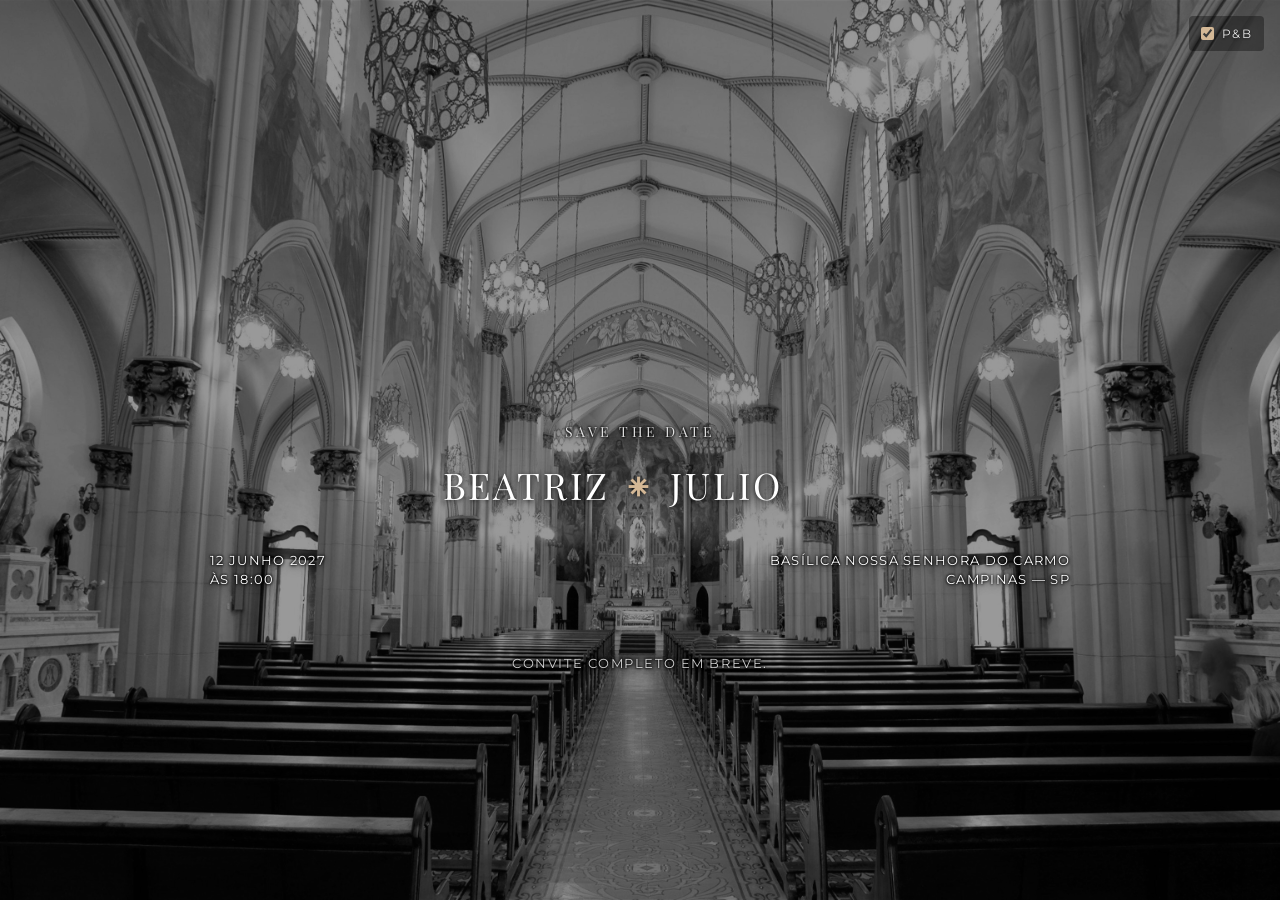
==== index.html @ 3c54153b "Refinar layout e tipografia da landing Save the Date. Inclui toggle P&B, centralização da estrela, t" ====
<!DOCTYPE html>
<html lang="pt-BR">
<head>
  <meta charset="UTF-8">
  <meta name="viewport" content="width=device-width, initial-scale=1.0">
  <title>Beatriz & Julio — Save the Date</title>
  <meta name="description" content="Save the date: Beatriz e Julio se casam em 12 de junho de 2027 em Campinas — SP.">
  <link rel="preconnect" href="https://fonts.googleapis.com">
  <link rel="preconnect" href="https://fonts.gstatic.com" crossorigin>
  <link href="https://fonts.googleapis.com/css2?family=Montserrat:wght@400;500&family=Playfair+Display:wght@400;500&display=swap" rel="stylesheet">
  <link rel="stylesheet" href="css/styles.css">
</head>
<body class="save-the-date-page">
  <label class="save-the-date__grayscale-toggle">
    <input type="checkbox" id="grayscale-toggle" checked>
    <span>P&amp;B</span>
  </label>

  <main class="save-the-date">
    <section class="save-the-date__hero">
      <img
        class="save-the-date__image"
        src="assets/images/basilica-interior.jpg"
        alt="Interior da Basílica Nossa Senhora do Carmo"
      >
      <div class="save-the-date__overlay" aria-hidden="true"></div>

      <div class="save-the-date__content container">
        <p class="save-the-date__label">Save the Date</p>
        <h1 class="save-the-date__couple">
          <span class="save-the-date__couple-name">Beatriz</span>
          <span class="save-the-date__star" aria-hidden="true">⁕</span>
          <span class="save-the-date__couple-name">Julio</span>
        </h1>

        <div class="event-details save-the-date__details">
          <div class="event-details__col">
            12 Junho 2027<br>
            às 18:00
          </div>
          <div aria-hidden="true"></div>
          <div class="event-details__col event-details__col--right">
            Basílica Nossa Senhora do Carmo<br>
            Campinas — SP
          </div>
        </div>

        <p class="save-the-date__note">Convite completo em breve.</p>
      </div>
    </section>
  </main>

  <script>
    (function () {
      var toggle = document.getElementById('grayscale-toggle');
      var image = document.querySelector('.save-the-date__image');
      if (!toggle || !image) return;

      function updateGrayscale() {
        image.classList.toggle('save-the-date__image--grayscale', toggle.checked);
      }

      toggle.addEventListener('change', updateGrayscale);
      updateGrayscale();
    })();
  </script>
</body>
</html>
---- css/styles.css ----
/* Design system — Modelo 01 Nós Wedding */

:root {
  --bg-beige: #e8e0d4;
  --bg-beige-light: #f2ece4;
  --olive: #5c6b4f;
  --olive-dark: #4a5640;
  --brown-dark: #3d2e28;
  --gold: #b8956a;
  --gold-light: #d4b896;
  --text-dark: #2c2420;
  --text-muted: #6b635c;
  --white: #ffffff;
  --gray-card: #d9d4cc;
  --wood: #c4a882;
  --wood-light: #dcc9a8;
  --font-serif: "Playfair Display", Georgia, "Times New Roman", serif;
  --font-sans: "Montserrat", system-ui, -apple-system, sans-serif;
  --max-width: 480px;
  --max-width-desktop: 900px;
  --header-height: 56px;
  --radius-sm: 4px;
  --transition: 0.25s ease;
}

*,
*::before,
*::after {
  box-sizing: border-box;
  margin: 0;
  padding: 0;
}

html {
  scroll-behavior: smooth;
}

body {
  font-family: var(--font-sans);
  font-size: 0.8125rem;
  font-weight: 400;
  line-height: 1.6;
  color: var(--text-dark);
  background-color: var(--bg-beige);
  -webkit-font-smoothing: antialiased;
}

img {
  display: block;
  max-width: 100%;
  height: auto;
}

a {
  color: inherit;
  text-decoration: underline;
  text-underline-offset: 2px;
}

a:hover {
  color: var(--olive);
}

ul {
  list-style: none;
}

/* Layout */

.page {
  min-height: 100vh;
  padding-top: var(--header-height);
  padding-bottom: max(2.5rem, env(safe-area-inset-bottom));
}

.container {
  width: 100%;
  max-width: var(--max-width);
  margin: 0 auto;
  padding: 0 1.25rem;
}

[id] {
  scroll-margin-top: calc(var(--header-height) + 1rem);
}

.section {
  padding: 2rem 0;
}

.section--tight {
  padding: 1.25rem 0;
}

.section-title {
  font-family: var(--font-serif);
  font-size: 0.875rem;
  font-weight: 400;
  letter-spacing: 0.2em;
  text-transform: uppercase;
  text-align: center;
  margin-bottom: 1rem;
}

.section-subtitle {
  font-family: var(--font-serif);
  font-size: 0.75rem;
  letter-spacing: 0.15em;
  text-transform: uppercase;
  text-align: center;
  color: var(--text-muted);
  margin-bottom: 0.75rem;
}

.body-text {
  font-size: 0.75rem;
  line-height: 1.7;
  color: var(--text-muted);
  text-align: center;
}

.body-text--left {
  text-align: left;
}

.divider {
  border: none;
  border-top: 1px solid rgba(44, 36, 32, 0.12);
  margin: 1.5rem 0;
}

/* Header */

.site-header {
  position: fixed;
  top: 0;
  left: 0;
  right: 0;
  z-index: 100;
  height: var(--header-height);
  display: flex;
  align-items: center;
  justify-content: center;
  background-color: var(--bg-beige);
  border-bottom: 1px solid rgba(44, 36, 32, 0.08);
}

.site-header__menu-btn {
  position: absolute;
  left: 1rem;
  display: flex;
  flex-direction: column;
  justify-content: center;
  gap: 5px;
  width: 28px;
  height: 28px;
  padding: 0;
  border: none;
  background: none;
  cursor: pointer;
}

.site-header__menu-btn span {
  display: block;
  width: 100%;
  height: 1.5px;
  background-color: var(--text-dark);
  transition: transform var(--transition), opacity var(--transition);
}

.site-header__menu-btn.is-open span:nth-child(1) {
  transform: translateY(6.5px) rotate(45deg);
}

.site-header__menu-btn.is-open span:nth-child(2) {
  opacity: 0;
}

.site-header__menu-btn.is-open span:nth-child(3) {
  transform: translateY(-6.5px) rotate(-45deg);
}

.site-header__couple {
  font-family: var(--font-serif);
  font-size: 0.8125rem;
  font-weight: 400;
  letter-spacing: 0.12em;
  text-transform: uppercase;
  text-decoration: none;
}

.site-header__couple:hover {
  color: var(--text-dark);
}

.site-header__star {
  color: var(--gold);
  margin: 0 0.35em;
}

/* Mobile nav overlay */

.nav-overlay {
  position: fixed;
  inset: 0;
  z-index: 90;
  background-color: rgba(44, 36, 32, 0.5);
  opacity: 0;
  visibility: hidden;
  transition: opacity var(--transition), visibility var(--transition);
}

.nav-overlay.is-open {
  opacity: 1;
  visibility: visible;
}

.nav-drawer {
  position: fixed;
  top: 0;
  left: 0;
  z-index: 95;
  width: min(280px, 80vw);
  height: 100%;
  padding: calc(var(--header-height) + 1.5rem) 1.5rem 1.5rem;
  background-color: var(--bg-beige-light);
  transform: translateX(-100%);
  transition: transform var(--transition);
}

.nav-drawer.is-open {
  transform: translateX(0);
}

.nav-drawer__list {
  display: flex;
  flex-direction: column;
  gap: 1.25rem;
}

.nav-drawer__link {
  font-family: var(--font-serif);
  font-size: 0.9375rem;
  letter-spacing: 0.15em;
  text-transform: uppercase;
  text-decoration: none;
}

.nav-drawer__link.is-active {
  color: var(--olive);
}

/* Hero */

.hero {
  position: relative;
  width: 100%;
  aspect-ratio: 4 / 5;
  max-height: 520px;
  overflow: hidden;
}

.hero__image {
  width: 100%;
  height: 100%;
  object-fit: cover;
}

.hero--venue .hero__image {
  object-position: center 35%;
}

.hero--venue::after {
  content: "";
  position: absolute;
  inset: 0;
  background: linear-gradient(
    180deg,
    rgba(44, 36, 32, 0.1) 0%,
    rgba(44, 36, 32, 0.25) 100%
  );
  pointer-events: none;
}

.hero__monogram {
  position: absolute;
  inset: 0;
  z-index: 1;
  display: flex;
  align-items: center;
  justify-content: center;
  font-family: var(--font-serif);
  font-size: clamp(4rem, 18vw, 6rem);
  font-weight: 400;
  color: var(--gold);
  text-shadow: 0 2px 20px rgba(0, 0, 0, 0.15);
  pointer-events: none;
}

/* Invitation */

.invitation {
  padding: 2rem 1.25rem;
}

.invitation__parents {
  display: grid;
  grid-template-columns: 1fr 1fr;
  gap: 1rem;
  margin-bottom: 1.5rem;
}

.invitation__parents-col {
  font-size: 0.625rem;
  letter-spacing: 0.08em;
  text-transform: uppercase;
  color: var(--text-muted);
  line-height: 1.8;
}

.invitation__parents-col--right {
  text-align: right;
}

.invitation__text {
  font-family: var(--font-serif);
  font-size: 0.8125rem;
  line-height: 1.8;
  letter-spacing: 0.06em;
  text-transform: uppercase;
  text-align: center;
  max-width: 340px;
  margin: 0 auto;
}

/* Event details */

.event-details {
  display: grid;
  grid-template-columns: 1fr auto 1fr;
  align-items: center;
  gap: 0.75rem;
  padding: 1.5rem 1.25rem;
}

.event-details__col {
  font-size: 0.6875rem;
  letter-spacing: 0.1em;
  text-transform: uppercase;
  line-height: 1.7;
  text-align: left;
}

.event-details__col--right {
  text-align: right;
}

.event-details__ornament {
  width: 40px;
  height: 40px;
  opacity: 0.6;
}

.event-reception {
  padding: 0 1.25rem 1.5rem;
  text-align: center;
}

.event-reception__label {
  font-family: var(--font-serif);
  font-size: 0.6875rem;
  letter-spacing: 0.18em;
  text-transform: uppercase;
  color: var(--gold);
  margin-bottom: 0.35rem;
}

.event-reception__text {
  font-size: 0.75rem;
  line-height: 1.7;
  letter-spacing: 0.04em;
  color: var(--text-muted);
  max-width: 300px;
  margin: 0 auto;
}

/* Photo strip */

.photo-strip {
  position: relative;
  background-color: var(--brown-dark);
  padding: 2.5rem 1.25rem;
  min-height: 220px;
  display: flex;
  align-items: center;
  justify-content: center;
}

.photo-strip__film {
  position: absolute;
  left: 1.25rem;
  top: 50%;
  transform: translateY(-50%);
  display: flex;
  flex-direction: column;
  gap: 4px;
  width: 48px;
  padding: 6px 4px;
  background: var(--white);
  box-shadow: 0 2px 8px rgba(0, 0, 0, 0.3);
}

.photo-strip__film-thumb {
  width: 100%;
  aspect-ratio: 1;
  object-fit: cover;
  background: var(--gray-card);
}

.photo-strip__polaroid {
  width: 140px;
  padding: 8px 8px 28px;
  background: var(--white);
  box-shadow: 0 4px 16px rgba(0, 0, 0, 0.35);
  transform: rotate(2deg);
}

.photo-strip__polaroid img {
  width: 100%;
  aspect-ratio: 3 / 4;
  object-fit: cover;
}

/* CTA footer band */

.cta-band {
  background: linear-gradient(
    180deg,
    var(--wood-light) 0%,
    var(--wood) 50%,
    var(--wood-light) 100%
  );
  padding: 2rem 1.25rem;
}

.cta-band__buttons {
  display: flex;
  gap: 0.75rem;
  justify-content: center;
  flex-wrap: wrap;
}

.btn {
  display: inline-flex;
  align-items: center;
  justify-content: center;
  min-width: 120px;
  padding: 0.75rem 1.5rem;
  font-family: var(--font-sans);
  font-size: 0.6875rem;
  font-weight: 500;
  letter-spacing: 0.15em;
  text-transform: uppercase;
  text-decoration: none;
  border: 1px solid var(--text-dark);
  background-color: var(--bg-beige-light);
  color: var(--text-dark);
  cursor: pointer;
  transition: background-color var(--transition), color var(--transition);
}

button.btn {
  appearance: none;
}

.btn:hover {
  background-color: var(--text-dark);
  color: var(--bg-beige-light);
}

.btn--olive {
  background-color: var(--olive);
  border-color: var(--olive);
  color: var(--white);
}

.btn--olive:hover {
  background-color: var(--olive-dark);
  border-color: var(--olive-dark);
  color: var(--white);
}

.btn--center {
  margin: 0 auto;
  display: flex;
}

/* Photo grid */

.photo-grid {
  display: grid;
  grid-template-columns: repeat(4, 1fr);
  gap: 4px;
  padding: 1.5rem 1.25rem;
}

.photo-grid__item {
  aspect-ratio: 1;
  object-fit: cover;
  background: var(--gray-card);
}

/* Dress code */

.dress-code {
  padding: 2rem 1.25rem 1.5rem;
  text-align: center;
}

.dress-code__title {
  font-family: var(--font-serif);
  font-size: 0.8125rem;
  letter-spacing: 0.2em;
  text-transform: uppercase;
  margin-bottom: 0.75rem;
}

.dress-code__text {
  font-size: 0.75rem;
  line-height: 1.7;
  color: var(--text-muted);
  max-width: 320px;
  margin: 0 auto;
}

/* Mood page — drinks */

.drink-block {
  display: grid;
  grid-template-columns: 1fr 1fr;
  gap: 1rem;
  align-items: center;
  padding: 1.5rem 1.25rem;
}

.drink-block--reverse .drink-block__arch {
  order: 2;
}

.drink-block--reverse .drink-block__content {
  order: 1;
  text-align: right;
}

.drink-block__arch {
  position: relative;
  aspect-ratio: 3 / 4;
  border-radius: 50% 50% 0 0 / 30% 30% 0 0;
  overflow: hidden;
  background-color: var(--bg-beige-light);
}

.drink-block--olive .drink-block__arch {
  background-color: var(--olive);
}

.drink-block__arch img {
  width: 100%;
  height: 100%;
  object-fit: contain;
  padding: 1.75rem;
}

.drink-block__title {
  font-family: var(--font-serif);
  font-size: 0.8125rem;
  letter-spacing: 0.1em;
  text-transform: uppercase;
  margin-bottom: 0.75rem;
}

.drink-block__seal {
  display: inline-flex;
  align-items: center;
  justify-content: center;
  width: 48px;
  height: 48px;
  margin-bottom: 0.75rem;
  border: 1px solid var(--gold);
  border-radius: 50%;
  font-family: var(--font-serif);
  font-size: 0.625rem;
  color: var(--gold);
  letter-spacing: 0.05em;
}

.drink-block--reverse .drink-block__seal {
  margin-left: auto;
}

.drink-block__label {
  font-size: 0.625rem;
  letter-spacing: 0.12em;
  text-transform: uppercase;
  color: var(--text-muted);
  margin-bottom: 0.25rem;
}

.drink-block__list {
  font-size: 0.6875rem;
  line-height: 1.7;
  color: var(--text-dark);
}

/* Playlist */

.playlist-section {
  position: relative;
  padding: 3rem 1.25rem 5rem;
  text-align: center;
  overflow: hidden;
}

.playlist-section__intro {
  margin-bottom: 1.5rem;
}

.playlist-section__bg-text {
  position: absolute;
  top: 50%;
  left: 50%;
  transform: translate(-50%, -50%);
  font-family: var(--font-serif);
  font-size: clamp(3rem, 15vw, 5rem);
  font-weight: 400;
  letter-spacing: 0.1em;
  color: rgba(44, 36, 32, 0.06);
  white-space: nowrap;
  pointer-events: none;
}

.playlist-section__cover {
  position: relative;
  width: 160px;
  height: 160px;
  margin: 0 auto 1.25rem;
  background-color: var(--olive);
  box-shadow: 0 8px 24px rgba(0, 0, 0, 0.15);
}

.playlist-section__cover img {
  width: 100%;
  height: 100%;
  object-fit: cover;
}

/* Concierge */

.page-hero {
  width: 100%;
  aspect-ratio: 16 / 10;
  overflow: hidden;
}

.page-hero img {
  width: 100%;
  height: 100%;
  object-fit: cover;
}

.carousel {
  position: relative;
  padding: 0 2.5rem;
}

.carousel__track {
  overflow: hidden;
}

.carousel__slides {
  display: flex;
  transition: transform var(--transition);
}

.carousel__slide {
  flex: 0 0 100%;
  min-width: 100%;
}

.carousel__btn {
  position: absolute;
  top: 50%;
  transform: translateY(-50%);
  width: 32px;
  height: 32px;
  padding: 0;
  border: 1px solid rgba(44, 36, 32, 0.2);
  border-radius: 50%;
  background: var(--white);
  color: var(--text-dark);
  font-size: 1rem;
  line-height: 1;
  cursor: pointer;
  transition: background-color var(--transition);
}

.carousel__btn:hover {
  background-color: var(--bg-beige-light);
}

.carousel__btn--prev {
  left: 0;
}

.carousel__btn--next {
  right: 0;
}

.carousel__btn:disabled {
  opacity: 0.35;
  cursor: not-allowed;
}

.info-card {
  display: grid;
  grid-template-columns: 100px 1fr;
  gap: 1rem;
  padding: 1.25rem;
  background-color: var(--olive);
  color: var(--white);
  min-height: 160px;
}

.info-card--gray {
  grid-template-columns: 1fr 100px;
  background-color: var(--gray-card);
  color: var(--text-dark);
}

.info-card__image {
  width: 100%;
  aspect-ratio: 1;
  object-fit: cover;
}

.info-card__title {
  font-family: var(--font-serif);
  font-size: 0.8125rem;
  letter-spacing: 0.12em;
  text-transform: uppercase;
  margin-bottom: 0.5rem;
}

.info-card__text {
  font-size: 0.6875rem;
  line-height: 1.7;
  margin-bottom: 0.5rem;
}

.info-card__links a {
  display: block;
  font-size: 0.6875rem;
  color: inherit;
  margin-bottom: 0.25rem;
}

.info-card--gray .info-card__links a {
  color: var(--olive-dark);
}

.info-card__links a:hover {
  opacity: 0.8;
}

.concierge-cta {
  padding: 2.5rem 1.25rem 3.5rem;
  text-align: center;
}

/* RSVP modal */

.rsvp-modal {
  position: fixed;
  inset: 0;
  z-index: 200;
  display: flex;
  align-items: center;
  justify-content: center;
  padding: 1.25rem;
  opacity: 0;
  visibility: hidden;
  transition: opacity var(--transition), visibility var(--transition);
}

.rsvp-modal.is-open {
  opacity: 1;
  visibility: visible;
}

.rsvp-modal__backdrop {
  position: absolute;
  inset: 0;
  background-color: rgba(44, 36, 32, 0.55);
  border: none;
  cursor: pointer;
}

.rsvp-modal__dialog {
  position: relative;
  width: 100%;
  max-width: 360px;
  padding: 2rem 1.5rem;
  background-color: var(--bg-beige-light);
  border: 1px solid rgba(44, 36, 32, 0.1);
  box-shadow: 0 16px 48px rgba(0, 0, 0, 0.2);
}

.rsvp-modal__title {
  font-family: var(--font-serif);
  font-size: 1rem;
  font-weight: 400;
  letter-spacing: 0.12em;
  text-transform: uppercase;
  text-align: center;
  margin-bottom: 0.5rem;
}

.rsvp-modal__text {
  font-size: 0.75rem;
  color: var(--text-muted);
  text-align: center;
  margin-bottom: 1.25rem;
}

.rsvp-modal__input {
  width: 100%;
  padding: 0.75rem 1rem;
  margin-bottom: 1.25rem;
  font-family: var(--font-sans);
  font-size: 0.875rem;
  color: var(--text-dark);
  background-color: var(--white);
  border: 1px solid rgba(44, 36, 32, 0.15);
  outline: none;
  transition: border-color var(--transition);
}

.rsvp-modal__input:focus {
  border-color: var(--olive);
}

.rsvp-modal__input::placeholder {
  color: var(--text-muted);
}

.rsvp-modal__actions {
  display: flex;
  gap: 0.75rem;
  justify-content: center;
}

.rsvp-modal__actions .btn {
  min-width: 0;
  flex: 1;
}

.visually-hidden {
  position: absolute;
  width: 1px;
  height: 1px;
  padding: 0;
  margin: -1px;
  overflow: hidden;
  clip: rect(0, 0, 0, 0);
  white-space: nowrap;
  border: 0;
}

/* Presentes */

.page--presentes {
  background-color: var(--bg-beige);
}

.presentes-hero {
  position: relative;
  width: 100%;
  aspect-ratio: 16 / 11;
  max-height: 320px;
  overflow: hidden;
}

.presentes-hero__image {
  width: 100%;
  height: 100%;
  object-fit: cover;
}

.presentes-hero__overlay {
  position: absolute;
  inset: 0;
  display: flex;
  flex-direction: column;
  align-items: center;
  justify-content: center;
  padding: 1.5rem;
  background: linear-gradient(
    180deg,
    rgba(44, 36, 32, 0.15) 0%,
    rgba(44, 36, 32, 0.35) 100%
  );
}

.presentes-hero__subtitle {
  font-family: var(--font-serif);
  font-size: 0.6875rem;
  letter-spacing: 0.2em;
  text-transform: uppercase;
  color: var(--gold-light);
  margin-bottom: 0.35rem;
}

.presentes-hero__title {
  font-family: var(--font-serif);
  font-size: clamp(1.75rem, 8vw, 2.25rem);
  font-weight: 400;
  letter-spacing: 0.15em;
  text-transform: uppercase;
  color: var(--white);
  margin-bottom: 1rem;
}

.presentes-hero__seal {
  display: flex;
  align-items: center;
  justify-content: center;
  width: 52px;
  height: 52px;
  border: 1px solid var(--gold);
  border-radius: 50%;
  font-family: var(--font-serif);
  font-size: 0.75rem;
  color: var(--gold);
  letter-spacing: 0.05em;
}

.presentes-letter {
  padding: 2.5rem 1.25rem 2rem;
  text-align: center;
}

.presentes-letter__ornament {
  width: 36px;
  height: 36px;
  margin: 0 auto 1.25rem;
  opacity: 0.7;
}

.presentes-letter__lead {
  font-family: var(--font-serif);
  font-size: 0.9375rem;
  line-height: 1.8;
  letter-spacing: 0.04em;
  color: var(--text-dark);
  max-width: 340px;
  margin: 0 auto 1.25rem;
}

.presentes-letter__text {
  font-size: 0.8125rem;
  line-height: 1.85;
  color: var(--text-muted);
  max-width: 340px;
  margin: 0 auto 1rem;
}

.presentes-highlight {
  background-color: var(--brown-dark);
  color: var(--bg-beige-light);
  padding: 2.25rem 1.25rem;
  text-align: center;
}

.presentes-highlight__label {
  font-size: 0.625rem;
  letter-spacing: 0.18em;
  text-transform: uppercase;
  color: var(--gold-light);
  margin-bottom: 0.5rem;
}

.presentes-highlight__title {
  font-family: var(--font-serif);
  font-size: 1.5rem;
  font-weight: 400;
  letter-spacing: 0.12em;
  text-transform: uppercase;
  margin-bottom: 0.75rem;
}

.presentes-highlight__text {
  font-size: 0.8125rem;
  line-height: 1.75;
  color: rgba(242, 236, 228, 0.85);
  max-width: 320px;
  margin: 0 auto;
}

.presentes-pix {
  padding: 2.5rem 1.25rem 0.5rem;
}

.presentes-pix__card {
  max-width: 400px;
  margin: 0 auto;
  padding: 2rem 1.5rem 2.25rem;
  background-color: var(--bg-beige-light);
  border: 1px solid rgba(44, 36, 32, 0.08);
  box-shadow: 0 12px 40px rgba(44, 36, 32, 0.08);
  text-align: center;
}

.presentes-pix__header {
  margin-bottom: 1.75rem;
}

.presentes-pix__title {
  font-family: var(--font-serif);
  font-size: 0.9375rem;
  letter-spacing: 0.14em;
  text-transform: uppercase;
  margin-bottom: 0.5rem;
}

.presentes-pix__intro {
  font-size: 0.75rem;
  line-height: 1.6;
  color: var(--text-muted);
}

.presentes-pix__qr {
  display: inline-block;
  padding: 1rem;
  margin-bottom: 1.75rem;
  background-color: var(--white);
  border: 1px solid rgba(44, 36, 32, 0.06);
}

.presentes-pix__qr img {
  width: 200px;
  height: 200px;
  margin: 0 auto;
}

.presentes-pix__label {
  font-size: 0.625rem;
  letter-spacing: 0.15em;
  text-transform: uppercase;
  color: var(--text-muted);
  margin-bottom: 0.5rem;
}

.presentes-pix__key {
  font-family: var(--font-serif);
  font-size: 1.375rem;
  letter-spacing: 0.06em;
  margin-bottom: 0.35rem;
}

.presentes-pix__name {
  font-size: 0.75rem;
  color: var(--text-muted);
  margin-bottom: 1.25rem;
}

.presentes-pix__copy {
  margin: 0 auto;
}

.presentes-pix__hint {
  min-height: 1.25rem;
  margin-top: 0.75rem;
  font-size: 0.6875rem;
  color: var(--olive);
}

.presentes-footer-note {
  padding: 3.5rem 1.25rem 4rem;
  margin-top: 2rem;
  text-align: center;
  border-top: 1px solid rgba(44, 36, 32, 0.1);
}

.presentes-footer-note__text {
  font-family: var(--font-serif);
  font-size: 0.9375rem;
  font-style: italic;
  letter-spacing: 0.04em;
  line-height: 1.75;
  color: var(--text-dark);
  opacity: 0.72;
  max-width: 300px;
  margin: 0 auto;
}

/* Desktop */

@media (min-width: 768px) {
  body {
    font-size: 0.875rem;
  }

  .container {
    max-width: var(--max-width-desktop);
    padding: 0 2rem;
  }

  .page {
    display: flex;
    flex-direction: column;
    align-items: center;
  }

  .page > * {
    width: 100%;
    max-width: var(--max-width-desktop);
  }

  .hero {
    aspect-ratio: 16 / 9;
    max-height: 480px;
  }

  .invitation__text {
    font-size: 0.9375rem;
    max-width: 480px;
  }

  .photo-strip__polaroid {
    width: 180px;
  }

  .drink-block {
    max-width: 560px;
    margin: 0 auto;
  }

  .playlist-section__cover {
    width: 200px;
    height: 200px;
  }

  .info-card {
    grid-template-columns: 140px 1fr;
  }

  .carousel {
    max-width: 560px;
    margin: 0 auto;
  }

  .presentes-letter__lead,
  .presentes-letter__text {
    max-width: 480px;
  }

  .presentes-highlight__text {
    max-width: 420px;
  }
}

/* Save the Date landing */

.save-the-date-page {
  height: 100vh;
  height: 100dvh;
  overflow: hidden;
}

.save-the-date,
.save-the-date__hero {
  height: 100%;
}

.save-the-date__hero {
  position: relative;
  display: flex;
  align-items: center;
  justify-content: center;
  overflow: hidden;
}

.save-the-date__grayscale-toggle {
  position: fixed;
  top: max(1rem, env(safe-area-inset-top));
  right: max(1rem, env(safe-area-inset-right));
  z-index: 3;
  display: flex;
  align-items: center;
  gap: 0.5rem;
  padding: 0.5rem 0.75rem;
  font-family: var(--font-sans);
  font-size: 0.75rem;
  letter-spacing: 0.12em;
  text-transform: uppercase;
  color: rgba(255, 255, 255, 0.9);
  background: rgba(0, 0, 0, 0.35);
  border-radius: var(--radius-sm);
  cursor: pointer;
  user-select: none;
  text-shadow: 0 1px 3px rgba(0, 0, 0, 0.55);
}

.save-the-date__grayscale-toggle input {
  margin: 0;
  cursor: pointer;
  accent-color: var(--gold-light);
}

.save-the-date__image {
  position: absolute;
  inset: 0;
  width: 100%;
  height: 100%;
  object-fit: cover;
  object-position: calc(50% - 6px) center;
}

.save-the-date__image--grayscale {
  filter: grayscale(100%);
}

.save-the-date__overlay {
  position: absolute;
  inset: 0;
  z-index: 1;
  background: rgba(0, 0, 0, 0.4);
}

.save-the-date__content {
  position: relative;
  z-index: 2;
  display: flex;
  flex-direction: column;
  align-items: center;
  justify-content: center;
  width: 100%;
  max-height: 100%;
  padding: 1.25rem;
  text-align: center;
  color: var(--white);
  --save-the-date-shadow-soft: 0 1px 3px rgba(0, 0, 0, 0.55), 0 2px 10px rgba(0, 0, 0, 0.4);
  --save-the-date-shadow-soft-strong: 0 1px 4px rgba(0, 0, 0, 0.65), 0 4px 16px rgba(0, 0, 0, 0.5);
  --save-the-date-shadow:
    -1px -1px 2px rgba(0, 0, 0, 0.5),
    1px -1px 2px rgba(0, 0, 0, 0.5),
    -1px 1px 2px rgba(0, 0, 0, 0.5),
    1px 1px 2px rgba(0, 0, 0, 0.5),
    0 2px 4px rgba(0, 0, 0, 0.55),
    0 3px 11px rgba(0, 0, 0, 0.4);
}

.save-the-date__label {
  font-family: var(--font-serif);
  font-size: clamp(0.75rem, 2.9vw, 0.875rem);
  letter-spacing: 0.25em;
  text-transform: uppercase;
  color: rgba(255, 255, 255, 0.85);
  margin-bottom: clamp(0.375rem, 2vh, 0.75rem);
  text-shadow: var(--save-the-date-shadow);
}

.save-the-date__couple {
  display: grid;
  grid-template-columns: 1fr auto 1fr;
  align-items: center;
  width: 100%;
  column-gap: 0.35em;
  font-family: var(--font-serif);
  font-size: clamp(1.5rem, 6.4vw, 2.3rem);
  font-weight: 400;
  letter-spacing: 0.08em;
  text-transform: uppercase;
  margin-bottom: clamp(0.75rem, 3vh, 1.5rem);
  text-shadow: var(--save-the-date-shadow-soft-strong);
}

.save-the-date__couple-name:first-child {
  text-align: right;
}

.save-the-date__couple-name:last-child {
  text-align: left;
}

.save-the-date__star {
  color: var(--gold-light);
  text-align: center;
}

.save-the-date__details.event-details {
  width: 100%;
  padding: clamp(0.5rem, 2vh, 0.75rem) 0;
  margin-bottom: clamp(0.5rem, 2vh, 1rem);
}

.save-the-date__details .event-details__col {
  color: var(--white);
  font-size: clamp(0.6875rem, 2.3vw, 0.8125rem);
  line-height: 1.5;
  text-shadow: var(--save-the-date-shadow);
}

.save-the-date__details .event-details__ornament {
  width: clamp(28px, 8vw, 40px);
  height: clamp(28px, 8vw, 40px);
  filter: brightness(0) invert(1);
  opacity: 0.75;
}

.save-the-date__note {
  position: relative;
  top: 2.2rem;
  margin-bottom: -10rem;
  font-size: clamp(0.6875rem, 2.3vw, 0.8125rem);
  letter-spacing: 0.12em;
  text-transform: uppercase;
  color: rgba(255, 255, 255, 0.8);
  text-shadow: var(--save-the-date-shadow);
}
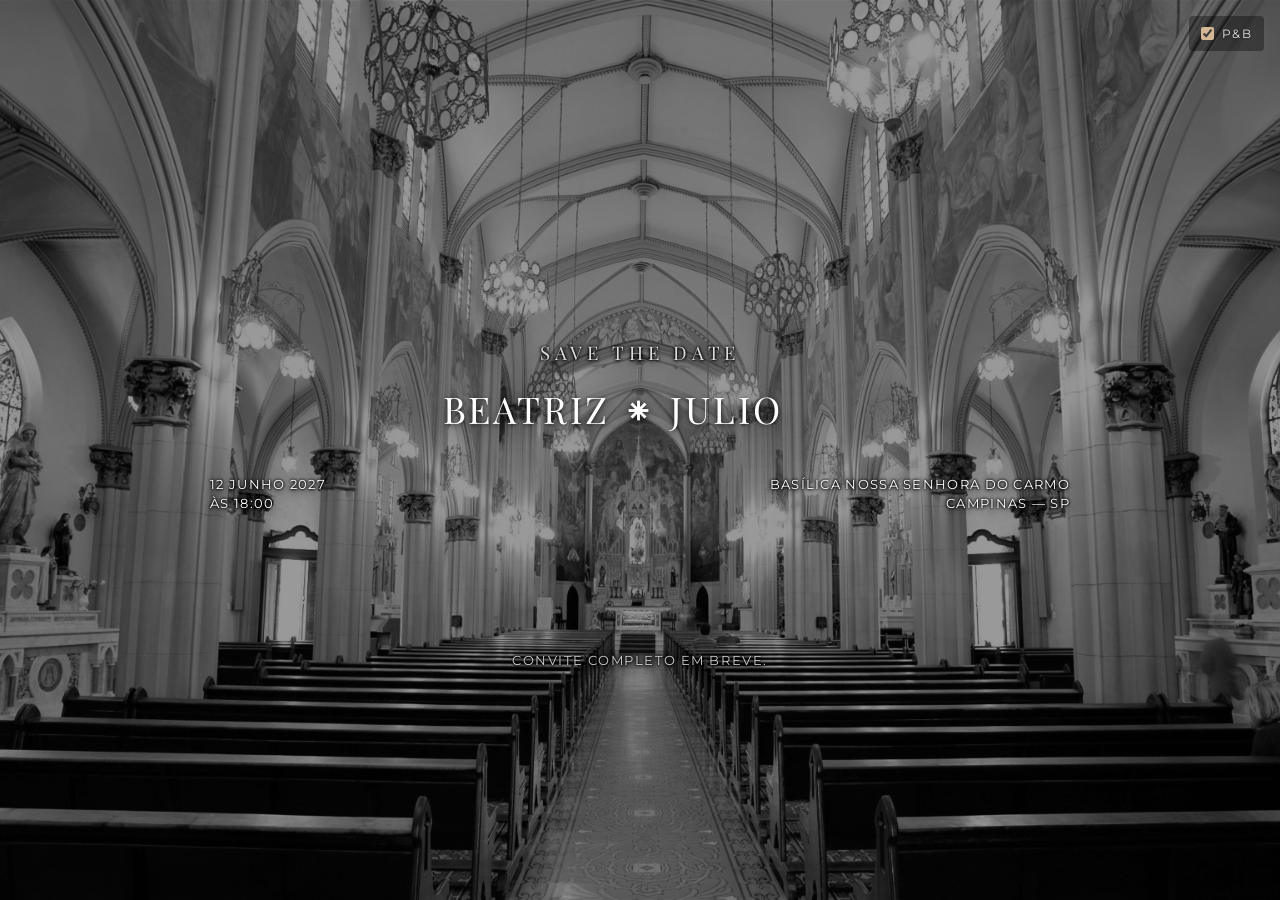
==== commit 17236718: "Ajustar Save the Date: tipografia, posição e estrela reativa ao P&B. Co-authored-by: Cursor <cursora" ====
--- a/index.html
+++ b/index.html
@@ -57,7 +57,9 @@
       if (!toggle || !image) return;
 
       function updateGrayscale() {
-        image.classList.toggle('save-the-date__image--grayscale', toggle.checked);
+        var isGrayscale = toggle.checked;
+        image.classList.toggle('save-the-date__image--grayscale', isGrayscale);
+        document.body.classList.toggle('save-the-date-page--grayscale', isGrayscale);
       }
 
       toggle.addEventListener('change', updateGrayscale);
--- a/css/styles.css
+++ b/css/styles.css
@@ -1260,9 +1260,15 @@
     0 3px 11px rgba(0, 0, 0, 0.4);
 }
 
+.save-the-date__label,
+.save-the-date__couple,
+.save-the-date__details.event-details {
+  transform: translateY(-80px);
+}
+
 .save-the-date__label {
   font-family: var(--font-serif);
-  font-size: clamp(0.75rem, 2.9vw, 0.875rem);
+  font-size: clamp(1rem, 3.89vw, 1.17rem);
   letter-spacing: 0.25em;
   text-transform: uppercase;
   color: rgba(255, 255, 255, 0.85);
@@ -1296,6 +1302,10 @@
 .save-the-date__star {
   color: var(--gold-light);
   text-align: center;
+}
+
+.save-the-date-page--grayscale .save-the-date__star {
+  color: var(--white);
 }
 
 .save-the-date__details.event-details {
@@ -1320,7 +1330,7 @@
 
 .save-the-date__note {
   position: relative;
-  top: 2.2rem;
+  top: 1.8rem;
   margin-bottom: -10rem;
   font-size: clamp(0.6875rem, 2.3vw, 0.8125rem);
   letter-spacing: 0.12em;
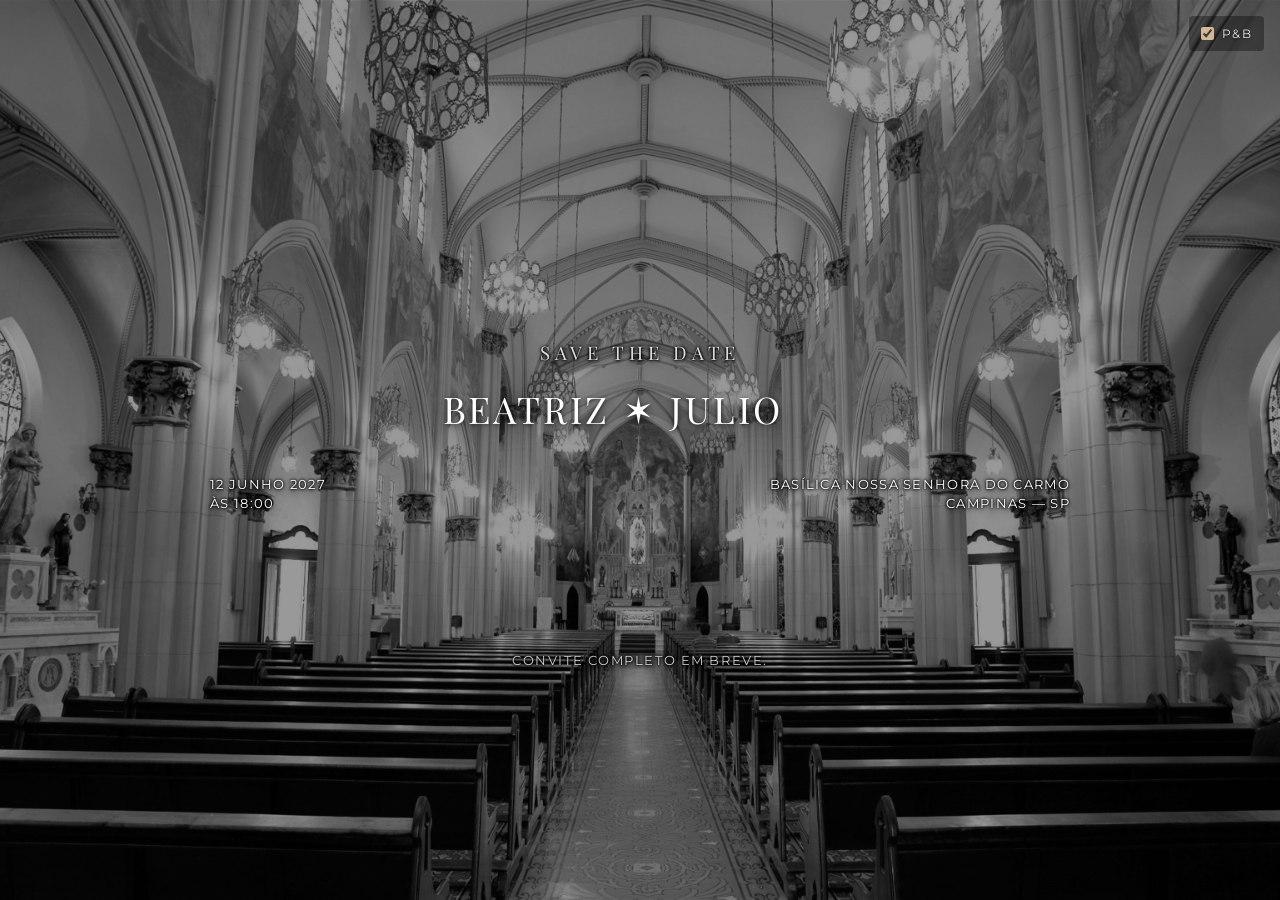
==== commit 4925197f: "feat: implement auto-hiding header on scroll, update color variables, and refine layout structure" ====
--- a/index.html
+++ b/index.html
@@ -29,7 +29,7 @@
         <p class="save-the-date__label">Save the Date</p>
         <h1 class="save-the-date__couple">
           <span class="save-the-date__couple-name">Beatriz</span>
-          <span class="save-the-date__star" aria-hidden="true">⁕</span>
+          <span class="save-the-date__star" aria-hidden="true">✶</span>
           <span class="save-the-date__couple-name">Julio</span>
         </h1>
 
--- a/css/styles.css
+++ b/css/styles.css
@@ -1,12 +1,12 @@
 /* Design system — Modelo 01 Nós Wedding */
 
 :root {
-  --bg-beige: #e8e0d4;
+  --bg-beige: #D8CDBF;
   --bg-beige-light: #f2ece4;
   --olive: #5c6b4f;
   --olive-dark: #4a5640;
   --brown-dark: #3d2e28;
-  --gold: #b8956a;
+  --gold: #96744f;
   --gold-light: #d4b896;
   --text-dark: #2c2420;
   --text-muted: #6b635c;
@@ -21,6 +21,7 @@
   --header-height: 56px;
   --radius-sm: 4px;
   --transition: 0.25s ease;
+  --footer-height: 30vh;
 }
 
 *,
@@ -70,14 +71,12 @@
 .page {
   min-height: 100vh;
   padding-top: var(--header-height);
-  padding-bottom: max(2.5rem, env(safe-area-inset-bottom));
 }
 
 .container {
   width: 100%;
   max-width: var(--max-width);
   margin: 0 auto;
-  padding: 0 1.25rem;
 }
 
 [id] {
@@ -143,6 +142,11 @@
   justify-content: center;
   background-color: var(--bg-beige);
   border-bottom: 1px solid rgba(44, 36, 32, 0.08);
+  transition: transform 0.3s ease-in-out;
+}
+
+.site-header--hidden {
+  transform: translateY(-100%);
 }
 
 .site-header__menu-btn {
@@ -250,6 +254,24 @@
   color: var(--olive);
 }
 
+/* First Screen Fold */
+
+.first-screen {
+  display: flex;
+  flex-direction: column;
+  min-height: calc(100vh - var(--header-height));
+  min-height: calc(100dvh - var(--header-height));
+  width: 100%;
+}
+
+.full-screen {
+  display: flex;
+  flex-direction: column;
+  min-height: 100vh;
+  min-height: 100dvh;
+  width: 100%;
+}
+
 /* Hero */
 
 .hero {
@@ -300,26 +322,11 @@
 /* Invitation */
 
 .invitation {
-  padding: 2rem 1.25rem;
-}
-
-.invitation__parents {
-  display: grid;
-  grid-template-columns: 1fr 1fr;
-  gap: 1rem;
-  margin-bottom: 1.5rem;
-}
-
-.invitation__parents-col {
-  font-size: 0.625rem;
-  letter-spacing: 0.08em;
-  text-transform: uppercase;
-  color: var(--text-muted);
-  line-height: 1.8;
-}
-
-.invitation__parents-col--right {
-  text-align: right;
+  padding: 3rem 1.25rem 2rem;
+  flex-grow: 1;
+  display: flex;
+  flex-direction: column;
+  justify-content: center;
 }
 
 .invitation__text {
@@ -340,7 +347,10 @@
   grid-template-columns: 1fr auto 1fr;
   align-items: center;
   gap: 0.75rem;
-  padding: 1.5rem 1.25rem;
+  padding-top: 2rem;
+  padding-left: 1.25rem;
+  padding-right: 1.25rem;
+  
 }
 
 .event-details__col {
@@ -356,8 +366,8 @@
 }
 
 .event-details__ornament {
-  width: 40px;
-  height: 40px;
+  width: 150px;
+  height: 150px;
   opacity: 0.6;
 }
 
@@ -533,125 +543,51 @@
   margin: 0 auto;
 }
 
-/* Mood page — drinks */
-
-.drink-block {
-  display: grid;
-  grid-template-columns: 1fr 1fr;
-  gap: 1rem;
-  align-items: center;
-  padding: 1.5rem 1.25rem;
-}
-
-.drink-block--reverse .drink-block__arch {
-  order: 2;
-}
-
-.drink-block--reverse .drink-block__content {
-  order: 1;
-  text-align: right;
-}
-
-.drink-block__arch {
-  position: relative;
-  aspect-ratio: 3 / 4;
-  border-radius: 50% 50% 0 0 / 30% 30% 0 0;
-  overflow: hidden;
-  background-color: var(--bg-beige-light);
-}
-
-.drink-block--olive .drink-block__arch {
-  background-color: var(--olive);
-}
-
-.drink-block__arch img {
-  width: 100%;
-  height: 100%;
-  object-fit: contain;
-  padding: 1.75rem;
-}
-
-.drink-block__title {
-  font-family: var(--font-serif);
-  font-size: 0.8125rem;
-  letter-spacing: 0.1em;
-  text-transform: uppercase;
-  margin-bottom: 0.75rem;
-}
-
-.drink-block__seal {
-  display: inline-flex;
-  align-items: center;
-  justify-content: center;
-  width: 48px;
-  height: 48px;
-  margin-bottom: 0.75rem;
-  border: 1px solid var(--gold);
-  border-radius: 50%;
-  font-family: var(--font-serif);
-  font-size: 0.625rem;
-  color: var(--gold);
-  letter-spacing: 0.05em;
-}
-
-.drink-block--reverse .drink-block__seal {
-  margin-left: auto;
-}
-
-.drink-block__label {
-  font-size: 0.625rem;
-  letter-spacing: 0.12em;
-  text-transform: uppercase;
-  color: var(--text-muted);
-  margin-bottom: 0.25rem;
-}
-
-.drink-block__list {
-  font-size: 0.6875rem;
-  line-height: 1.7;
-  color: var(--text-dark);
-}
-
 /* Playlist */
 
 .playlist-section {
   position: relative;
-  padding: 3rem 1.25rem 5rem;
-  text-align: center;
-  overflow: hidden;
+  width: 100%;
+  min-height: calc(100vh - var(--footer-height));
+  min-height: calc(100dvh - var(--footer-height));
+  display: flex;
+  align-items: center;
+  justify-content: center;
+  background: linear-gradient(to bottom, var(--bg-beige) 50%, var(--olive) 50%);
+}
+
+.playlist-section__container {
+  display: flex;
+  flex-direction: column;
+  align-items: center;
+  justify-content: center;
+  gap: 2rem;
+  width: 100%;
+  z-index: 2;
 }
 
 .playlist-section__intro {
-  margin-bottom: 1.5rem;
-}
-
-.playlist-section__bg-text {
-  position: absolute;
-  top: 50%;
-  left: 50%;
-  transform: translate(-50%, -50%);
-  font-family: var(--font-serif);
-  font-size: clamp(3rem, 15vw, 5rem);
-  font-weight: 400;
+  font-family: var(--font-sans);
+  font-size: 0.8125rem;
+  font-weight: 500;
+  color: var(--text-dark);
   letter-spacing: 0.1em;
-  color: rgba(44, 36, 32, 0.06);
-  white-space: nowrap;
-  pointer-events: none;
+  text-transform: uppercase;
+  text-align: center;
+  margin: 0;
+  line-height: 1.5;
 }
 
 .playlist-section__cover {
   position: relative;
-  width: 160px;
-  height: 160px;
-  margin: 0 auto 1.25rem;
-  background-color: var(--olive);
-  box-shadow: 0 8px 24px rgba(0, 0, 0, 0.15);
-}
-
-.playlist-section__cover img {
-  width: 100%;
-  height: 100%;
-  object-fit: cover;
+  min-width: 192px;
+  min-height: 192px;
+  width: min(calc(100% - 2.5rem), 352px);
+  aspect-ratio: 1;
+  background-color: var(--white);
+  border-radius: 12px;
+  box-shadow: 0 16px 40px rgba(0, 0, 0, 0.2);
+  z-index: 2;
 }
 
 /* Concierge */
@@ -1085,21 +1021,21 @@
 }
 
 .presentes-footer-note {
-  padding: 3.5rem 1.25rem 4rem;
-  margin-top: 2rem;
-  text-align: center;
-  border-top: 1px solid rgba(44, 36, 32, 0.1);
+  height: var(--footer-height);
+  display: flex;
+  align-items: center;
+  text-align: center;
+  margin-top: 4vh;
 }
 
 .presentes-footer-note__text {
   font-family: var(--font-serif);
-  font-size: 0.9375rem;
+  font-size: 20px;
   font-style: italic;
   letter-spacing: 0.04em;
   line-height: 1.75;
   color: var(--text-dark);
   opacity: 0.72;
-  max-width: 300px;
   margin: 0 auto;
 }
 
@@ -1112,7 +1048,8 @@
 
   .container {
     max-width: var(--max-width-desktop);
-    padding: 0 2rem;
+    padding-left: 2rem;
+    padding-right: 2rem;
   }
 
   .page {
@@ -1123,7 +1060,6 @@
 
   .page > * {
     width: 100%;
-    max-width: var(--max-width-desktop);
   }
 
   .hero {
@@ -1143,11 +1079,6 @@
   .drink-block {
     max-width: 560px;
     margin: 0 auto;
-  }
-
-  .playlist-section__cover {
-    width: 200px;
-    height: 200px;
   }
 
   .info-card {
@@ -1300,7 +1231,7 @@
 }
 
 .save-the-date__star {
-  color: var(--gold-light);
+  color: var(--white);
   text-align: center;
 }
 
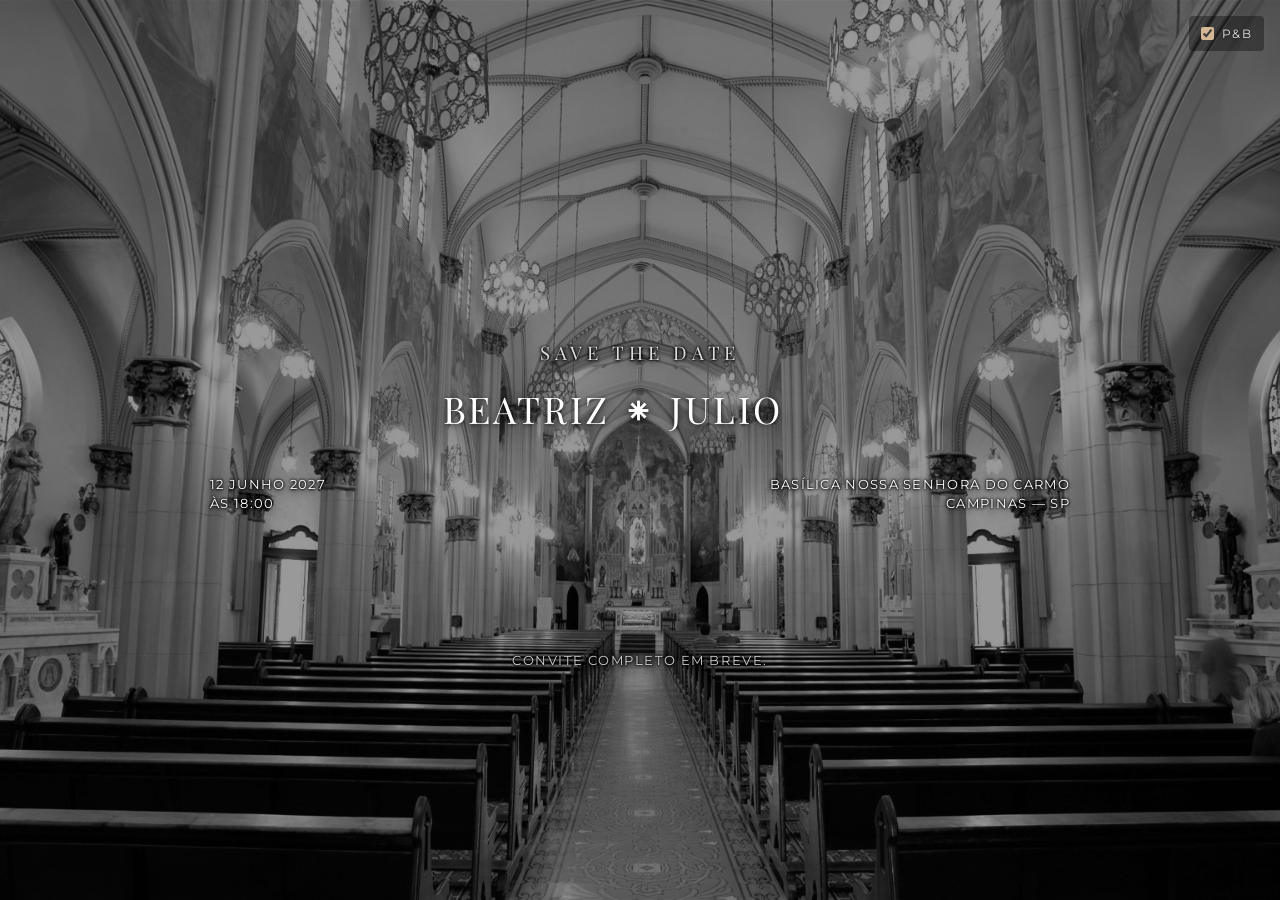
==== commit 4e44515d: "Revert "feat: implement auto-hiding header on scroll, update color variables, and refine layout stru" ====
--- a/index.html
+++ b/index.html
@@ -29,7 +29,7 @@
         <p class="save-the-date__label">Save the Date</p>
         <h1 class="save-the-date__couple">
           <span class="save-the-date__couple-name">Beatriz</span>
-          <span class="save-the-date__star" aria-hidden="true">✶</span>
+          <span class="save-the-date__star" aria-hidden="true">⁕</span>
           <span class="save-the-date__couple-name">Julio</span>
         </h1>
 
--- a/css/styles.css
+++ b/css/styles.css
@@ -1,12 +1,12 @@
 /* Design system — Modelo 01 Nós Wedding */
 
 :root {
-  --bg-beige: #D8CDBF;
+  --bg-beige: #e8e0d4;
   --bg-beige-light: #f2ece4;
   --olive: #5c6b4f;
   --olive-dark: #4a5640;
   --brown-dark: #3d2e28;
-  --gold: #96744f;
+  --gold: #b8956a;
   --gold-light: #d4b896;
   --text-dark: #2c2420;
   --text-muted: #6b635c;
@@ -21,7 +21,6 @@
   --header-height: 56px;
   --radius-sm: 4px;
   --transition: 0.25s ease;
-  --footer-height: 30vh;
 }
 
 *,
@@ -71,12 +70,14 @@
 .page {
   min-height: 100vh;
   padding-top: var(--header-height);
+  padding-bottom: max(2.5rem, env(safe-area-inset-bottom));
 }
 
 .container {
   width: 100%;
   max-width: var(--max-width);
   margin: 0 auto;
+  padding: 0 1.25rem;
 }
 
 [id] {
@@ -142,11 +143,6 @@
   justify-content: center;
   background-color: var(--bg-beige);
   border-bottom: 1px solid rgba(44, 36, 32, 0.08);
-  transition: transform 0.3s ease-in-out;
-}
-
-.site-header--hidden {
-  transform: translateY(-100%);
 }
 
 .site-header__menu-btn {
@@ -254,24 +250,6 @@
   color: var(--olive);
 }
 
-/* First Screen Fold */
-
-.first-screen {
-  display: flex;
-  flex-direction: column;
-  min-height: calc(100vh - var(--header-height));
-  min-height: calc(100dvh - var(--header-height));
-  width: 100%;
-}
-
-.full-screen {
-  display: flex;
-  flex-direction: column;
-  min-height: 100vh;
-  min-height: 100dvh;
-  width: 100%;
-}
-
 /* Hero */
 
 .hero {
@@ -322,11 +300,26 @@
 /* Invitation */
 
 .invitation {
-  padding: 3rem 1.25rem 2rem;
-  flex-grow: 1;
-  display: flex;
-  flex-direction: column;
-  justify-content: center;
+  padding: 2rem 1.25rem;
+}
+
+.invitation__parents {
+  display: grid;
+  grid-template-columns: 1fr 1fr;
+  gap: 1rem;
+  margin-bottom: 1.5rem;
+}
+
+.invitation__parents-col {
+  font-size: 0.625rem;
+  letter-spacing: 0.08em;
+  text-transform: uppercase;
+  color: var(--text-muted);
+  line-height: 1.8;
+}
+
+.invitation__parents-col--right {
+  text-align: right;
 }
 
 .invitation__text {
@@ -347,10 +340,7 @@
   grid-template-columns: 1fr auto 1fr;
   align-items: center;
   gap: 0.75rem;
-  padding-top: 2rem;
-  padding-left: 1.25rem;
-  padding-right: 1.25rem;
-  
+  padding: 1.5rem 1.25rem;
 }
 
 .event-details__col {
@@ -366,8 +356,8 @@
 }
 
 .event-details__ornament {
-  width: 150px;
-  height: 150px;
+  width: 40px;
+  height: 40px;
   opacity: 0.6;
 }
 
@@ -543,51 +533,125 @@
   margin: 0 auto;
 }
 
+/* Mood page — drinks */
+
+.drink-block {
+  display: grid;
+  grid-template-columns: 1fr 1fr;
+  gap: 1rem;
+  align-items: center;
+  padding: 1.5rem 1.25rem;
+}
+
+.drink-block--reverse .drink-block__arch {
+  order: 2;
+}
+
+.drink-block--reverse .drink-block__content {
+  order: 1;
+  text-align: right;
+}
+
+.drink-block__arch {
+  position: relative;
+  aspect-ratio: 3 / 4;
+  border-radius: 50% 50% 0 0 / 30% 30% 0 0;
+  overflow: hidden;
+  background-color: var(--bg-beige-light);
+}
+
+.drink-block--olive .drink-block__arch {
+  background-color: var(--olive);
+}
+
+.drink-block__arch img {
+  width: 100%;
+  height: 100%;
+  object-fit: contain;
+  padding: 1.75rem;
+}
+
+.drink-block__title {
+  font-family: var(--font-serif);
+  font-size: 0.8125rem;
+  letter-spacing: 0.1em;
+  text-transform: uppercase;
+  margin-bottom: 0.75rem;
+}
+
+.drink-block__seal {
+  display: inline-flex;
+  align-items: center;
+  justify-content: center;
+  width: 48px;
+  height: 48px;
+  margin-bottom: 0.75rem;
+  border: 1px solid var(--gold);
+  border-radius: 50%;
+  font-family: var(--font-serif);
+  font-size: 0.625rem;
+  color: var(--gold);
+  letter-spacing: 0.05em;
+}
+
+.drink-block--reverse .drink-block__seal {
+  margin-left: auto;
+}
+
+.drink-block__label {
+  font-size: 0.625rem;
+  letter-spacing: 0.12em;
+  text-transform: uppercase;
+  color: var(--text-muted);
+  margin-bottom: 0.25rem;
+}
+
+.drink-block__list {
+  font-size: 0.6875rem;
+  line-height: 1.7;
+  color: var(--text-dark);
+}
+
 /* Playlist */
 
 .playlist-section {
   position: relative;
-  width: 100%;
-  min-height: calc(100vh - var(--footer-height));
-  min-height: calc(100dvh - var(--footer-height));
-  display: flex;
-  align-items: center;
-  justify-content: center;
-  background: linear-gradient(to bottom, var(--bg-beige) 50%, var(--olive) 50%);
-}
-
-.playlist-section__container {
-  display: flex;
-  flex-direction: column;
-  align-items: center;
-  justify-content: center;
-  gap: 2rem;
-  width: 100%;
-  z-index: 2;
+  padding: 3rem 1.25rem 5rem;
+  text-align: center;
+  overflow: hidden;
 }
 
 .playlist-section__intro {
-  font-family: var(--font-sans);
-  font-size: 0.8125rem;
-  font-weight: 500;
-  color: var(--text-dark);
+  margin-bottom: 1.5rem;
+}
+
+.playlist-section__bg-text {
+  position: absolute;
+  top: 50%;
+  left: 50%;
+  transform: translate(-50%, -50%);
+  font-family: var(--font-serif);
+  font-size: clamp(3rem, 15vw, 5rem);
+  font-weight: 400;
   letter-spacing: 0.1em;
-  text-transform: uppercase;
-  text-align: center;
-  margin: 0;
-  line-height: 1.5;
+  color: rgba(44, 36, 32, 0.06);
+  white-space: nowrap;
+  pointer-events: none;
 }
 
 .playlist-section__cover {
   position: relative;
-  min-width: 192px;
-  min-height: 192px;
-  width: min(calc(100% - 2.5rem), 352px);
-  aspect-ratio: 1;
-  background-color: var(--white);
-  border-radius: 12px;
-  box-shadow: 0 16px 40px rgba(0, 0, 0, 0.2);
-  z-index: 2;
+  width: 160px;
+  height: 160px;
+  margin: 0 auto 1.25rem;
+  background-color: var(--olive);
+  box-shadow: 0 8px 24px rgba(0, 0, 0, 0.15);
+}
+
+.playlist-section__cover img {
+  width: 100%;
+  height: 100%;
+  object-fit: cover;
 }
 
 /* Concierge */
@@ -1021,21 +1085,21 @@
 }
 
 .presentes-footer-note {
-  height: var(--footer-height);
-  display: flex;
-  align-items: center;
-  text-align: center;
-  margin-top: 4vh;
+  padding: 3.5rem 1.25rem 4rem;
+  margin-top: 2rem;
+  text-align: center;
+  border-top: 1px solid rgba(44, 36, 32, 0.1);
 }
 
 .presentes-footer-note__text {
   font-family: var(--font-serif);
-  font-size: 20px;
+  font-size: 0.9375rem;
   font-style: italic;
   letter-spacing: 0.04em;
   line-height: 1.75;
   color: var(--text-dark);
   opacity: 0.72;
+  max-width: 300px;
   margin: 0 auto;
 }
 
@@ -1048,8 +1112,7 @@
 
   .container {
     max-width: var(--max-width-desktop);
-    padding-left: 2rem;
-    padding-right: 2rem;
+    padding: 0 2rem;
   }
 
   .page {
@@ -1060,6 +1123,7 @@
 
   .page > * {
     width: 100%;
+    max-width: var(--max-width-desktop);
   }
 
   .hero {
@@ -1079,6 +1143,11 @@
   .drink-block {
     max-width: 560px;
     margin: 0 auto;
+  }
+
+  .playlist-section__cover {
+    width: 200px;
+    height: 200px;
   }
 
   .info-card {
@@ -1231,7 +1300,7 @@
 }
 
 .save-the-date__star {
-  color: var(--white);
+  color: var(--gold-light);
   text-align: center;
 }
 
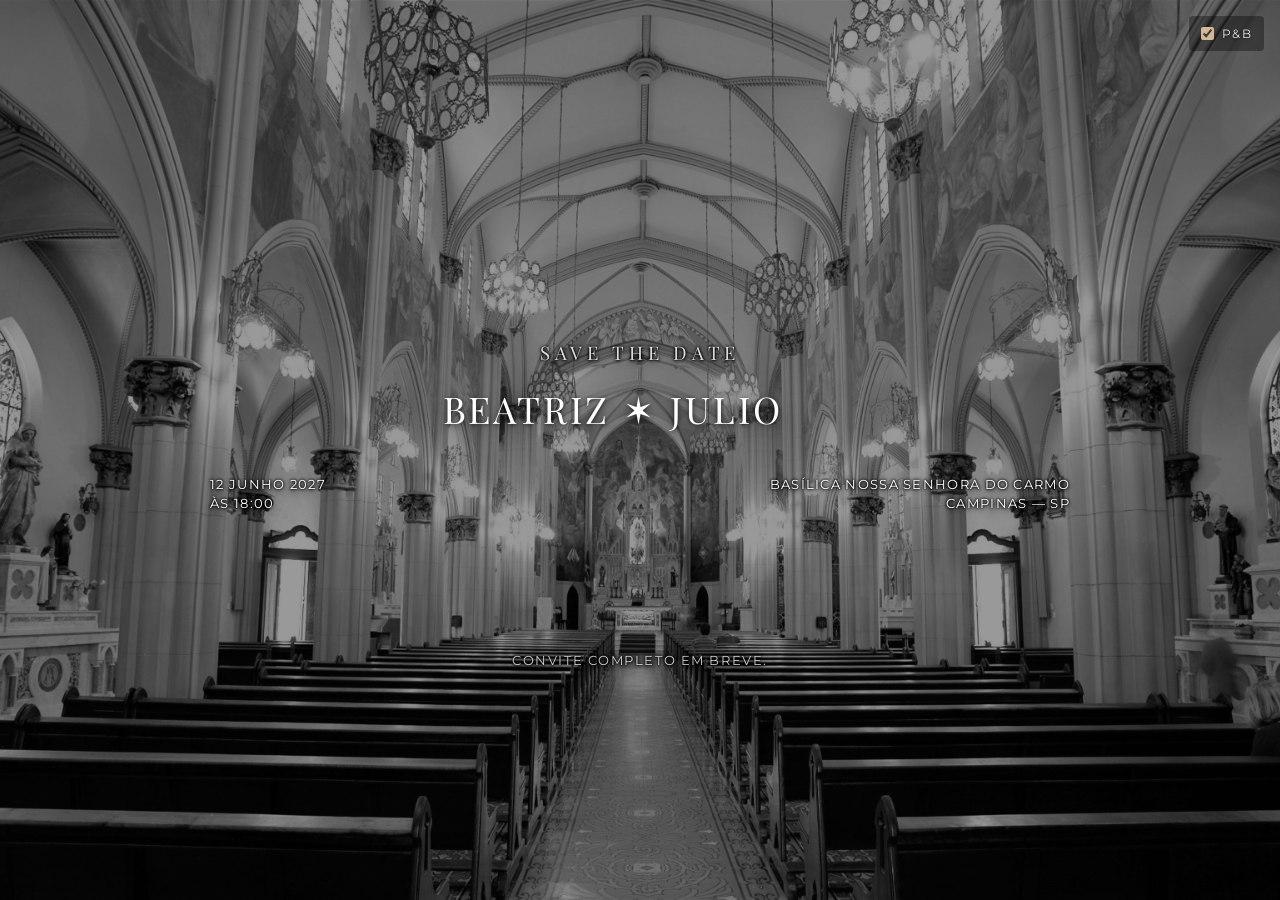
==== commit 73b6af38: "feat: implement scroll-hiding header, update design system colors, and refactor layout structure" ====
--- a/index.html
+++ b/index.html
@@ -29,7 +29,7 @@
         <p class="save-the-date__label">Save the Date</p>
         <h1 class="save-the-date__couple">
           <span class="save-the-date__couple-name">Beatriz</span>
-          <span class="save-the-date__star" aria-hidden="true">⁕</span>
+          <span class="save-the-date__star" aria-hidden="true">✶</span>
           <span class="save-the-date__couple-name">Julio</span>
         </h1>
 
--- a/css/styles.css
+++ b/css/styles.css
@@ -1,12 +1,12 @@
 /* Design system — Modelo 01 Nós Wedding */
 
 :root {
-  --bg-beige: #e8e0d4;
+  --bg-beige: #D8CDBF;
   --bg-beige-light: #f2ece4;
   --olive: #5c6b4f;
   --olive-dark: #4a5640;
   --brown-dark: #3d2e28;
-  --gold: #b8956a;
+  --gold: #96744f;
   --gold-light: #d4b896;
   --text-dark: #2c2420;
   --text-muted: #6b635c;
@@ -21,6 +21,7 @@
   --header-height: 56px;
   --radius-sm: 4px;
   --transition: 0.25s ease;
+  --footer-height: 30vh;
 }
 
 *,
@@ -70,14 +71,12 @@
 .page {
   min-height: 100vh;
   padding-top: var(--header-height);
-  padding-bottom: max(2.5rem, env(safe-area-inset-bottom));
 }
 
 .container {
   width: 100%;
   max-width: var(--max-width);
   margin: 0 auto;
-  padding: 0 1.25rem;
 }
 
 [id] {
@@ -143,6 +142,11 @@
   justify-content: center;
   background-color: var(--bg-beige);
   border-bottom: 1px solid rgba(44, 36, 32, 0.08);
+  transition: transform 0.3s ease-in-out;
+}
+
+.site-header--hidden {
+  transform: translateY(-100%);
 }
 
 .site-header__menu-btn {
@@ -250,6 +254,24 @@
   color: var(--olive);
 }
 
+/* First Screen Fold */
+
+.first-screen {
+  display: flex;
+  flex-direction: column;
+  min-height: calc(100vh - var(--header-height));
+  min-height: calc(100dvh - var(--header-height));
+  width: 100%;
+}
+
+.full-screen {
+  display: flex;
+  flex-direction: column;
+  min-height: 100vh;
+  min-height: 100dvh;
+  width: 100%;
+}
+
 /* Hero */
 
 .hero {
@@ -300,26 +322,11 @@
 /* Invitation */
 
 .invitation {
-  padding: 2rem 1.25rem;
-}
-
-.invitation__parents {
-  display: grid;
-  grid-template-columns: 1fr 1fr;
-  gap: 1rem;
-  margin-bottom: 1.5rem;
-}
-
-.invitation__parents-col {
-  font-size: 0.625rem;
-  letter-spacing: 0.08em;
-  text-transform: uppercase;
-  color: var(--text-muted);
-  line-height: 1.8;
-}
-
-.invitation__parents-col--right {
-  text-align: right;
+  padding: 3rem 1.25rem 2rem;
+  flex-grow: 1;
+  display: flex;
+  flex-direction: column;
+  justify-content: center;
 }
 
 .invitation__text {
@@ -340,7 +347,10 @@
   grid-template-columns: 1fr auto 1fr;
   align-items: center;
   gap: 0.75rem;
-  padding: 1.5rem 1.25rem;
+  padding-top: 2rem;
+  padding-left: 1.25rem;
+  padding-right: 1.25rem;
+  
 }
 
 .event-details__col {
@@ -356,8 +366,8 @@
 }
 
 .event-details__ornament {
-  width: 40px;
-  height: 40px;
+  width: 150px;
+  height: 150px;
   opacity: 0.6;
 }
 
@@ -533,125 +543,51 @@
   margin: 0 auto;
 }
 
-/* Mood page — drinks */
-
-.drink-block {
-  display: grid;
-  grid-template-columns: 1fr 1fr;
-  gap: 1rem;
-  align-items: center;
-  padding: 1.5rem 1.25rem;
-}
-
-.drink-block--reverse .drink-block__arch {
-  order: 2;
-}
-
-.drink-block--reverse .drink-block__content {
-  order: 1;
-  text-align: right;
-}
-
-.drink-block__arch {
-  position: relative;
-  aspect-ratio: 3 / 4;
-  border-radius: 50% 50% 0 0 / 30% 30% 0 0;
-  overflow: hidden;
-  background-color: var(--bg-beige-light);
-}
-
-.drink-block--olive .drink-block__arch {
-  background-color: var(--olive);
-}
-
-.drink-block__arch img {
-  width: 100%;
-  height: 100%;
-  object-fit: contain;
-  padding: 1.75rem;
-}
-
-.drink-block__title {
-  font-family: var(--font-serif);
-  font-size: 0.8125rem;
-  letter-spacing: 0.1em;
-  text-transform: uppercase;
-  margin-bottom: 0.75rem;
-}
-
-.drink-block__seal {
-  display: inline-flex;
-  align-items: center;
-  justify-content: center;
-  width: 48px;
-  height: 48px;
-  margin-bottom: 0.75rem;
-  border: 1px solid var(--gold);
-  border-radius: 50%;
-  font-family: var(--font-serif);
-  font-size: 0.625rem;
-  color: var(--gold);
-  letter-spacing: 0.05em;
-}
-
-.drink-block--reverse .drink-block__seal {
-  margin-left: auto;
-}
-
-.drink-block__label {
-  font-size: 0.625rem;
-  letter-spacing: 0.12em;
-  text-transform: uppercase;
-  color: var(--text-muted);
-  margin-bottom: 0.25rem;
-}
-
-.drink-block__list {
-  font-size: 0.6875rem;
-  line-height: 1.7;
-  color: var(--text-dark);
-}
-
 /* Playlist */
 
 .playlist-section {
   position: relative;
-  padding: 3rem 1.25rem 5rem;
-  text-align: center;
-  overflow: hidden;
+  width: 100%;
+  min-height: calc(100vh - var(--footer-height));
+  min-height: calc(100dvh - var(--footer-height));
+  display: flex;
+  align-items: center;
+  justify-content: center;
+  background: linear-gradient(to bottom, var(--bg-beige) 50%, var(--olive) 50%);
+}
+
+.playlist-section__container {
+  display: flex;
+  flex-direction: column;
+  align-items: center;
+  justify-content: center;
+  gap: 2rem;
+  width: 100%;
+  z-index: 2;
 }
 
 .playlist-section__intro {
-  margin-bottom: 1.5rem;
-}
-
-.playlist-section__bg-text {
-  position: absolute;
-  top: 50%;
-  left: 50%;
-  transform: translate(-50%, -50%);
-  font-family: var(--font-serif);
-  font-size: clamp(3rem, 15vw, 5rem);
-  font-weight: 400;
+  font-family: var(--font-sans);
+  font-size: 0.8125rem;
+  font-weight: 500;
+  color: var(--text-dark);
   letter-spacing: 0.1em;
-  color: rgba(44, 36, 32, 0.06);
-  white-space: nowrap;
-  pointer-events: none;
+  text-transform: uppercase;
+  text-align: center;
+  margin: 0;
+  line-height: 1.5;
 }
 
 .playlist-section__cover {
   position: relative;
-  width: 160px;
-  height: 160px;
-  margin: 0 auto 1.25rem;
-  background-color: var(--olive);
-  box-shadow: 0 8px 24px rgba(0, 0, 0, 0.15);
-}
-
-.playlist-section__cover img {
-  width: 100%;
-  height: 100%;
-  object-fit: cover;
+  min-width: 192px;
+  min-height: 192px;
+  width: min(calc(100% - 2.5rem), 352px);
+  aspect-ratio: 1;
+  background-color: var(--white);
+  border-radius: 12px;
+  box-shadow: 0 16px 40px rgba(0, 0, 0, 0.2);
+  z-index: 2;
 }
 
 /* Concierge */
@@ -1085,21 +1021,21 @@
 }
 
 .presentes-footer-note {
-  padding: 3.5rem 1.25rem 4rem;
-  margin-top: 2rem;
-  text-align: center;
-  border-top: 1px solid rgba(44, 36, 32, 0.1);
+  height: var(--footer-height);
+  display: flex;
+  align-items: center;
+  text-align: center;
+  margin-top: 4vh;
 }
 
 .presentes-footer-note__text {
   font-family: var(--font-serif);
-  font-size: 0.9375rem;
+  font-size: 20px;
   font-style: italic;
   letter-spacing: 0.04em;
   line-height: 1.75;
   color: var(--text-dark);
   opacity: 0.72;
-  max-width: 300px;
   margin: 0 auto;
 }
 
@@ -1112,7 +1048,8 @@
 
   .container {
     max-width: var(--max-width-desktop);
-    padding: 0 2rem;
+    padding-left: 2rem;
+    padding-right: 2rem;
   }
 
   .page {
@@ -1123,7 +1060,6 @@
 
   .page > * {
     width: 100%;
-    max-width: var(--max-width-desktop);
   }
 
   .hero {
@@ -1145,11 +1081,6 @@
     margin: 0 auto;
   }
 
-  .playlist-section__cover {
-    width: 200px;
-    height: 200px;
-  }
-
   .info-card {
     grid-template-columns: 140px 1fr;
   }
@@ -1166,6 +1097,15 @@
 
   .presentes-highlight__text {
     max-width: 420px;
+  }
+}
+
+@media (min-width: 900px) {
+  /* Constrain only the page content, not the full body */
+  .page {
+    max-width: 900px;
+    margin: 0 auto;
+    box-shadow: 0 0 60px rgba(0, 0, 0, 0.12);
   }
 }
 
@@ -1300,7 +1240,7 @@
 }
 
 .save-the-date__star {
-  color: var(--gold-light);
+  color: var(--white);
   text-align: center;
 }
 
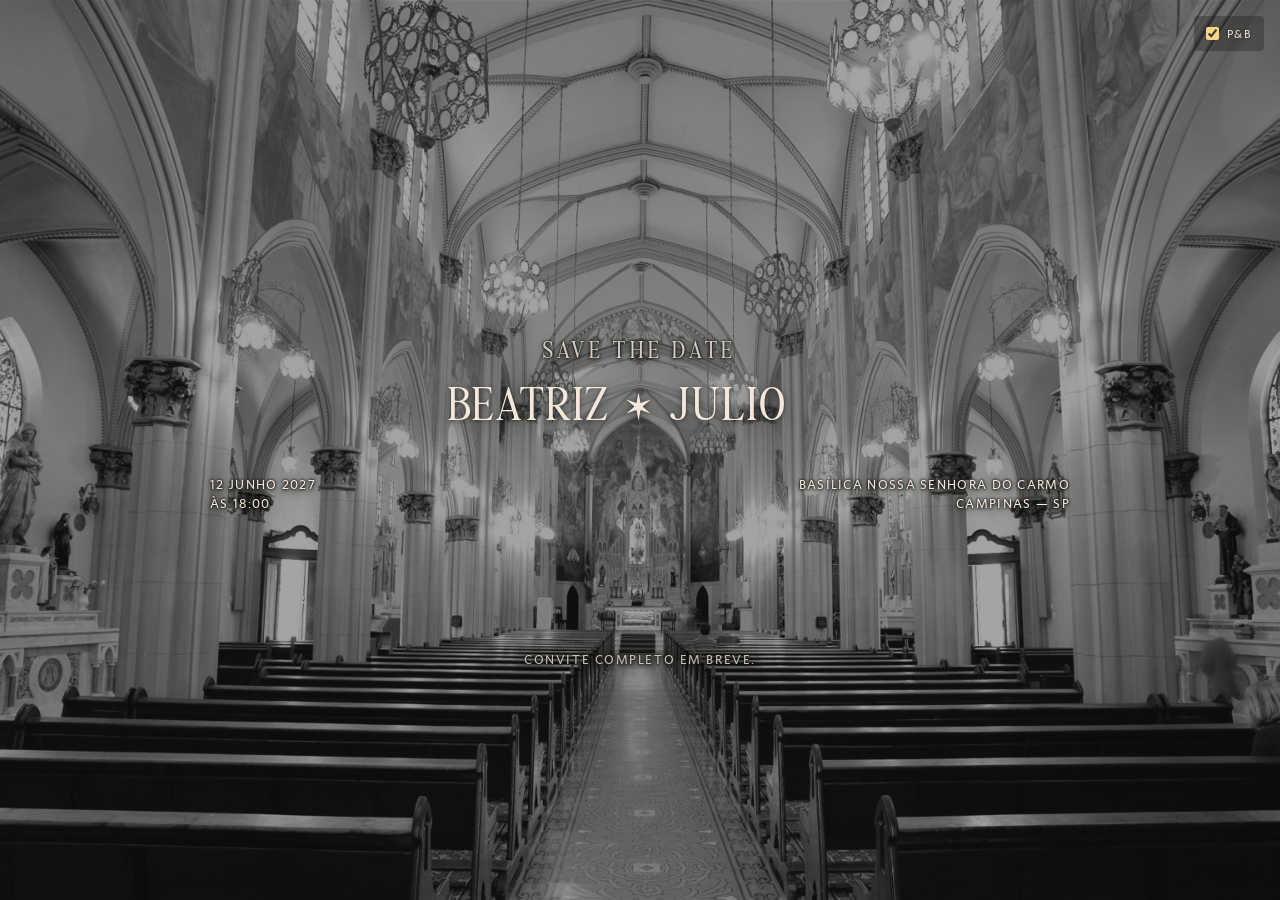
==== commit 0f48726c: "refactor: update home and index pages, enhance RSVP modal functionality, and add new font assets - R" ====
--- a/index.html
+++ b/index.html
@@ -5,9 +5,6 @@
   <meta name="viewport" content="width=device-width, initial-scale=1.0">
   <title>Beatriz & Julio — Save the Date</title>
   <meta name="description" content="Save the date: Beatriz e Julio se casam em 12 de junho de 2027 em Campinas — SP.">
-  <link rel="preconnect" href="https://fonts.googleapis.com">
-  <link rel="preconnect" href="https://fonts.gstatic.com" crossorigin>
-  <link href="https://fonts.googleapis.com/css2?family=Montserrat:wght@400;500&family=Playfair+Display:wght@400;500&display=swap" rel="stylesheet">
   <link rel="stylesheet" href="css/styles.css">
 </head>
 <body class="save-the-date-page">
--- a/css/styles.css
+++ b/css/styles.css
@@ -1,21 +1,71 @@
-/* Design system — Modelo 01 Nós Wedding */
+/* Design system — Beatriz & Julio | Identidade Visual */
+
+@font-face {
+  font-family: 'Bethany Elingston';
+  src: url('../assets/fonts/Bethany Elingston.otf') format('opentype');
+  font-weight: normal;
+  font-style: normal;
+}
+
+@font-face {
+  font-family: 'Whitney';
+  src: url('../assets/fonts/Whitney-Medium.ttf') format('truetype');
+  font-weight: normal;
+  font-style: normal;
+}
+
+@font-face {
+  font-family: 'Whitney';
+  src: url('../assets/fonts/whitney-bold.ttf') format('truetype');
+  font-weight: bold;
+  font-style: normal;
+}
+
+@font-face {
+  font-family: 'Snell Roundhand';
+  src: url('../assets/fonts/SnellRoundhand.ttc') format('truetype');
+  font-weight: normal;
+  font-style: normal;
+}
 
 :root {
-  --bg-beige: #D8CDBF;
-  --bg-beige-light: #f2ece4;
-  --olive: #5c6b4f;
-  --olive-dark: #4a5640;
-  --brown-dark: #3d2e28;
-  --gold: #96744f;
-  --gold-light: #d4b896;
-  --text-dark: #2c2420;
-  --text-muted: #6b635c;
+  /* Brand palette from identity manual */
+  --olive: #7b7a38;
+  --olive-light: #93924b;
+  --sage: #a9b8ab;
+  --sage-light: #c4cfc5;
+  --gold: #f3c460;
+  --gold-light: #f7d68a;
+  --cream: #f4e7db;
+  --burgundy: #632941;
+  --burgundy-light: #7d3a55;
+  --dark: #1d1d1b;
+
+  /* Semantic aliases */
+  --bg-primary: var(--cream);
+  --bg-accent: var(--olive);
+  --bg-accent-deep: var(--burgundy);
+  --text-dark: var(--dark);
+  --text-muted: #8a8a7a;
+  --text-on-dark: var(--cream);
   --white: #ffffff;
-  --gray-card: #d9d4cc;
-  --wood: #c4a882;
-  --wood-light: #dcc9a8;
-  --font-serif: "Playfair Display", Georgia, "Times New Roman", serif;
-  --font-sans: "Montserrat", system-ui, -apple-system, sans-serif;
+
+  /* Legacy aliases (backward compat for save-the-date) */
+  --bg-beige: var(--cream);
+  --bg-beige-light: var(--cream);
+  --olive-dark: var(--burgundy);
+  --brown-dark: var(--dark);
+  --gold-light: #f7d68a;
+  --wood: var(--burgundy);
+  --wood-light: var(--sage);
+  --gray-card: #f0ebe4;
+
+  /* Typography */
+  --font-serif: 'Bethany Elingston', Georgia, "Times New Roman", serif;
+  --font-sans: 'Whitney', system-ui, -apple-system, sans-serif;
+  --font-script: 'Snell Roundhand', cursive;
+
+  /* Layout */
   --max-width: 480px;
   --max-width-desktop: 900px;
   --header-height: 56px;
@@ -42,7 +92,7 @@
   font-weight: 400;
   line-height: 1.6;
   color: var(--text-dark);
-  background-color: var(--bg-beige);
+  background-color: var(--cream);
   -webkit-font-smoothing: antialiased;
 }
 
@@ -66,11 +116,12 @@
   list-style: none;
 }
 
-/* Layout */
+/* =============================================
+   LAYOUT
+   ============================================= */
 
 .page {
   min-height: 100vh;
-  padding-top: var(--header-height);
 }
 
 .container {
@@ -102,12 +153,11 @@
 }
 
 .section-subtitle {
-  font-family: var(--font-serif);
-  font-size: 0.75rem;
-  letter-spacing: 0.15em;
-  text-transform: uppercase;
-  text-align: center;
-  color: var(--text-muted);
+  font-family: var(--font-script);
+  font-size: 0.9375rem;
+  letter-spacing: 0.04em;
+  text-align: center;
+  color: var(--olive);
   margin-bottom: 0.75rem;
 }
 
@@ -122,13 +172,80 @@
   text-align: left;
 }
 
-.divider {
-  border: none;
-  border-top: 1px solid rgba(44, 36, 32, 0.12);
-  margin: 1.5rem 0;
-}
-
-/* Header */
+/* =============================================
+   PATTERN SECTION BANDS
+   ============================================= */
+
+.band {
+  position: relative;
+  width: 100%;
+  padding: 2.5rem 0 3rem;
+  overflow: hidden;
+}
+
+.band::before {
+  content: "";
+  position: absolute;
+  inset: 0;
+  pointer-events: none;
+  z-index: 0;
+}
+
+.band > * {
+  position: relative;
+  z-index: 1;
+}
+
+.band--pattern-olive {
+  background-color: var(--cream);
+}
+
+.band--pattern-olive::before {
+  background: url('../assets/images/pattern-olive-outline.png') center / 320px repeat;
+  opacity: 0.12;
+}
+
+.band--pattern-burgundy {
+  background-color: var(--burgundy);
+  color: var(--cream);
+}
+
+.band--pattern-burgundy::before {
+  background: url('../assets/images/pattern-burgundy-solid.png') center / 320px repeat;
+  opacity: 0.22;
+}
+
+.band--pattern-burgundy .section-title,
+.band--pattern-burgundy .section-subtitle {
+  color: var(--cream);
+}
+
+.band--pattern-burgundy .carousel__btn {
+  color: var(--cream);
+}
+
+/* =============================================
+   SCROLL REVEAL ANIMATIONS
+   ============================================= */
+
+.reveal {
+  opacity: 0;
+  transform: translateY(24px);
+  transition: opacity 0.7s ease, transform 0.7s ease;
+}
+
+.reveal.is-visible {
+  opacity: 1;
+  transform: translateY(0);
+}
+
+.reveal--delay-1 { transition-delay: 0.1s; }
+.reveal--delay-2 { transition-delay: 0.2s; }
+.reveal--delay-3 { transition-delay: 0.3s; }
+
+/* =============================================
+   HEADER — invisible, hamburger only
+   ============================================= */
 
 .site-header {
   position: fixed;
@@ -139,19 +256,17 @@
   height: var(--header-height);
   display: flex;
   align-items: center;
-  justify-content: center;
-  background-color: var(--bg-beige);
-  border-bottom: 1px solid rgba(44, 36, 32, 0.08);
-  transition: transform 0.3s ease-in-out;
-}
-
-.site-header--hidden {
-  transform: translateY(-100%);
+  pointer-events: none;
+  background: transparent;
+  border: none;
 }
 
 .site-header__menu-btn {
+  pointer-events: auto;
   position: absolute;
   left: 1rem;
+  top: 50%;
+  transform: translateY(-50%);
   display: flex;
   flex-direction: column;
   justify-content: center;
@@ -162,14 +277,21 @@
   border: none;
   background: none;
   cursor: pointer;
+  z-index: 1;
 }
 
 .site-header__menu-btn span {
   display: block;
   width: 100%;
   height: 1.5px;
+  background-color: var(--cream);
+  box-shadow: 0 1px 2px rgba(29, 29, 27, 0.35);
+  transition: transform var(--transition), opacity var(--transition), background-color var(--transition), box-shadow var(--transition);
+}
+
+.site-header--on-light .site-header__menu-btn span {
   background-color: var(--text-dark);
-  transition: transform var(--transition), opacity var(--transition);
+  box-shadow: none;
 }
 
 .site-header__menu-btn.is-open span:nth-child(1) {
@@ -202,13 +324,15 @@
   margin: 0 0.35em;
 }
 
-/* Mobile nav overlay */
+/* =============================================
+   NAV DRAWER
+   ============================================= */
 
 .nav-overlay {
   position: fixed;
   inset: 0;
   z-index: 90;
-  background-color: rgba(44, 36, 32, 0.5);
+  background-color: rgba(29, 29, 27, 0.5);
   opacity: 0;
   visibility: hidden;
   transition: opacity var(--transition), visibility var(--transition);
@@ -227,7 +351,12 @@
   width: min(280px, 80vw);
   height: 100%;
   padding: calc(var(--header-height) + 1.5rem) 1.5rem 1.5rem;
-  background-color: var(--bg-beige-light);
+  background-color: var(--cream);
+  background-image: url('../assets/images/pattern-olive-outline.png');
+  background-size: 120px;
+  background-position: center;
+  background-repeat: repeat;
+  background-blend-mode: soft-light;
   transform: translateX(-100%);
   transition: transform var(--transition);
 }
@@ -248,23 +377,25 @@
   letter-spacing: 0.15em;
   text-transform: uppercase;
   text-decoration: none;
+  transition: color var(--transition);
+}
+
+.nav-drawer__link:hover {
+  color: var(--olive);
 }
 
 .nav-drawer__link.is-active {
   color: var(--olive);
 }
 
-/* First Screen Fold */
+/* =============================================
+   FIRST SCREEN FOLD
+   ============================================= */
 
 .first-screen {
-  display: flex;
-  flex-direction: column;
-  min-height: calc(100vh - var(--header-height));
-  min-height: calc(100dvh - var(--header-height));
-  width: 100%;
-}
-
-.full-screen {
+  --hero-band: 34vh;
+  --hero-band: 34dvh;
+  position: relative;
   display: flex;
   flex-direction: column;
   min-height: 100vh;
@@ -272,103 +403,215 @@
   width: 100%;
 }
 
-/* Hero */
+.full-screen {
+  display: flex;
+  flex-direction: column;
+  min-height: 100vh;
+  min-height: 100dvh;
+  width: 100%;
+}
+
+/* =============================================
+   HERO — Swans crop + overlapping monogram
+   ============================================= */
 
 .hero {
   position: relative;
   width: 100%;
-  aspect-ratio: 4 / 5;
-  max-height: 520px;
   overflow: hidden;
 }
 
+.hero--venue {
+  height: var(--hero-band);
+  min-height: var(--hero-band);
+}
+
 .hero__image {
+  position: absolute;
+  inset: 0;
   width: 100%;
   height: 100%;
   object-fit: cover;
-}
-
-.hero--venue .hero__image {
-  object-position: center 35%;
-}
-
-.hero--venue::after {
-  content: "";
+  object-position: center 20%;
+  transform: scaleX(1.16);
+  transform-origin: center;
+}
+
+.hero__monogram-stack {
   position: absolute;
-  inset: 0;
-  background: linear-gradient(
-    180deg,
-    rgba(44, 36, 32, 0.1) 0%,
-    rgba(44, 36, 32, 0.25) 100%
-  );
-  pointer-events: none;
-}
-
-.hero__monogram {
-  position: absolute;
-  inset: 0;
-  z-index: 1;
+  left: 50%;
+  top: var(--hero-band);
+  z-index: 3;
   display: flex;
   align-items: center;
   justify-content: center;
-  font-family: var(--font-serif);
-  font-size: clamp(4rem, 18vw, 6rem);
-  font-weight: 400;
-  color: var(--gold);
-  text-shadow: 0 2px 20px rgba(0, 0, 0, 0.15);
+  width: clamp(188px, 44vw, 248px);
+  overflow: visible;
+  transform: translate(-50%, -50%);
   pointer-events: none;
 }
 
-/* Invitation */
+.hero__monogram-fill,
+.hero__monogram-mark {
+  max-width: none;
+}
+
+.hero__monogram-fill {
+  position: absolute;
+  top: 50%;
+  left: 50%;
+  width: 100%;
+  height: auto;
+  transform: translate(-50%, -50%);
+  z-index: 0;
+}
+
+.hero__monogram-mark {
+  position: relative;
+  z-index: 1;
+  width: 88%;
+  height: auto;
+}
+
+.hero__tagline {
+  position: relative;
+  z-index: 1;
+  font-family: var(--font-sans);
+  font-size: 0.6875rem;
+  letter-spacing: 0.18em;
+  text-transform: uppercase;
+  color: var(--cream);
+  text-align: center;
+}
+
+/* =============================================
+   INVITATION — digital invite layout
+   ============================================= */
 
 .invitation {
-  padding: 3rem 1.25rem 2rem;
+  position: relative;
+  padding: clamp(7rem, 22vw, 9.5rem) 1.5rem 3.5rem;
   flex-grow: 1;
   display: flex;
   flex-direction: column;
+  align-items: center;
   justify-content: center;
-}
-
-.invitation__text {
-  font-family: var(--font-serif);
-  font-size: 0.8125rem;
-  line-height: 1.8;
-  letter-spacing: 0.06em;
-  text-transform: uppercase;
-  text-align: center;
-  max-width: 340px;
-  margin: 0 auto;
-}
-
-/* Event details */
+  text-align: center;
+  background-color: var(--cream);
+}
+
+.invitation__date {
+  font-family: var(--font-sans);
+  font-size: clamp(0.95rem, 3.4vw, 1.25rem);
+  font-weight: 500;
+  letter-spacing: 0.18em;
+  text-transform: uppercase;
+  line-height: 1.55;
+  color: #8a8580;
+  margin: 0 0 2.25rem;
+}
+
+.invitation__venues {
+  display: flex;
+  flex-direction: column;
+  align-items: center;
+  gap: 1.35rem;
+  width: 100%;
+  max-width: 520px;
+}
+
+.invitation__venue-label {
+  font-family: var(--font-sans);
+  font-size: 0.6875rem;
+  letter-spacing: 0.28em;
+  text-transform: uppercase;
+  color: #9a9590;
+  margin: 0 0 0.55rem;
+}
+
+.invitation__venue-name {
+  font-family: var(--font-sans);
+  font-size: clamp(0.95rem, 3.2vw, 1.2rem);
+  font-weight: 500;
+  letter-spacing: 0.14em;
+  text-transform: uppercase;
+  line-height: 1.45;
+  color: #7a7570;
+  margin: 0 0 0.45rem;
+}
+
+.invitation__venue-address {
+  font-family: var(--font-sans);
+  font-size: 0.6875rem;
+  letter-spacing: 0.12em;
+  text-transform: uppercase;
+  line-height: 1.6;
+  color: #a39e98;
+  margin: 0;
+}
+
+.invitation__amp {
+  font-family: var(--font-script);
+  font-size: 1.75rem;
+  line-height: 1;
+  color: #8a8580;
+  margin: 0.15rem 0;
+}
+
+.invitation__rsvp {
+  appearance: none;
+  margin-top: 2.5rem;
+  min-width: 260px;
+  padding: 0.85rem 2.25rem 0.7rem;
+  border: 1px solid #8a8580;
+  border-radius: 8px;
+  background-color: transparent;
+  font-family: var(--font-script);
+  font-size: 1.5rem;
+  line-height: 1.2;
+  color: #8a8580;
+  cursor: pointer;
+  transition: background-color var(--transition), color var(--transition), border-color var(--transition);
+}
+
+.invitation__rsvp:hover {
+  background-color: var(--burgundy);
+  border-color: var(--burgundy);
+  color: var(--cream);
+}
+
+/* =============================================
+   EVENT DETAILS — stacked, centered
+   ============================================= */
 
 .event-details {
-  display: grid;
-  grid-template-columns: 1fr auto 1fr;
+  display: flex;
+  flex-direction: column;
   align-items: center;
-  gap: 0.75rem;
-  padding-top: 2rem;
+  gap: 1rem;
+  padding-top: 2.25rem;
   padding-left: 1.25rem;
   padding-right: 1.25rem;
-  
-}
-
-.event-details__col {
+  text-align: center;
+}
+
+.event-details__ornament {
+  width: 72px;
+  height: 72px;
+  opacity: 0.9;
+}
+
+.event-details__date,
+.event-details__place {
   font-size: 0.6875rem;
-  letter-spacing: 0.1em;
-  text-transform: uppercase;
-  line-height: 1.7;
-  text-align: left;
-}
-
-.event-details__col--right {
-  text-align: right;
-}
-
-.event-details__ornament {
-  width: 150px;
-  height: 150px;
-  opacity: 0.6;
+  letter-spacing: 0.12em;
+  text-transform: uppercase;
+  line-height: 1.75;
+  margin: 0;
+}
+
+.event-details__place {
+  color: var(--text-muted);
 }
 
 .event-reception {
@@ -394,63 +637,24 @@
   margin: 0 auto;
 }
 
-/* Photo strip */
-
-.photo-strip {
-  position: relative;
-  background-color: var(--brown-dark);
-  padding: 2.5rem 1.25rem;
-  min-height: 220px;
-  display: flex;
-  align-items: center;
-  justify-content: center;
-}
-
-.photo-strip__film {
+/* =============================================
+   CTA BAND — Burgundy
+   ============================================= */
+
+.cta-band {
+  position: relative;
+  background-color: var(--burgundy);
+  padding: 3rem 1.25rem;
+  overflow: hidden;
+}
+
+.cta-band::before {
+  content: "";
   position: absolute;
-  left: 1.25rem;
-  top: 50%;
-  transform: translateY(-50%);
-  display: flex;
-  flex-direction: column;
-  gap: 4px;
-  width: 48px;
-  padding: 6px 4px;
-  background: var(--white);
-  box-shadow: 0 2px 8px rgba(0, 0, 0, 0.3);
-}
-
-.photo-strip__film-thumb {
-  width: 100%;
-  aspect-ratio: 1;
-  object-fit: cover;
-  background: var(--gray-card);
-}
-
-.photo-strip__polaroid {
-  width: 140px;
-  padding: 8px 8px 28px;
-  background: var(--white);
-  box-shadow: 0 4px 16px rgba(0, 0, 0, 0.35);
-  transform: rotate(2deg);
-}
-
-.photo-strip__polaroid img {
-  width: 100%;
-  aspect-ratio: 3 / 4;
-  object-fit: cover;
-}
-
-/* CTA footer band */
-
-.cta-band {
-  background: linear-gradient(
-    180deg,
-    var(--wood-light) 0%,
-    var(--wood) 50%,
-    var(--wood-light) 100%
-  );
-  padding: 2rem 1.25rem;
+  inset: 0;
+  background: url('../assets/images/pattern-burgundy-solid.png') center / 280px repeat;
+  opacity: 0.18;
+  pointer-events: none;
 }
 
 .cta-band__buttons {
@@ -458,7 +662,13 @@
   gap: 0.75rem;
   justify-content: center;
   flex-wrap: wrap;
-}
+  position: relative;
+  z-index: 1;
+}
+
+/* =============================================
+   BUTTONS
+   ============================================= */
 
 .btn {
   display: inline-flex;
@@ -473,10 +683,10 @@
   text-transform: uppercase;
   text-decoration: none;
   border: 1px solid var(--text-dark);
-  background-color: var(--bg-beige-light);
+  background-color: var(--cream);
   color: var(--text-dark);
   cursor: pointer;
-  transition: background-color var(--transition), color var(--transition);
+  transition: background-color var(--transition), color var(--transition), transform 0.15s ease;
 }
 
 button.btn {
@@ -485,7 +695,12 @@
 
 .btn:hover {
   background-color: var(--text-dark);
-  color: var(--bg-beige-light);
+  color: var(--cream);
+  transform: translateY(-1px);
+}
+
+.btn:active {
+  transform: translateY(0);
 }
 
 .btn--olive {
@@ -495,9 +710,37 @@
 }
 
 .btn--olive:hover {
-  background-color: var(--olive-dark);
-  border-color: var(--olive-dark);
+  background-color: var(--burgundy);
+  border-color: var(--burgundy);
   color: var(--white);
+}
+
+.btn--burgundy {
+  background-color: var(--burgundy);
+  border-color: var(--burgundy);
+  color: var(--white);
+}
+
+.btn--burgundy:hover {
+  background-color: var(--olive);
+  border-color: var(--olive);
+  color: var(--white);
+}
+
+.btn--cta {
+  min-width: 240px;
+  padding: 1rem 2rem;
+  font-size: 0.75rem;
+  letter-spacing: 0.18em;
+  background-color: var(--cream);
+  border-color: var(--cream);
+  color: var(--burgundy);
+}
+
+.btn--cta:hover {
+  background-color: transparent;
+  border-color: var(--cream);
+  color: var(--cream);
 }
 
 .btn--center {
@@ -505,45 +748,84 @@
   display: flex;
 }
 
-/* Photo grid */
-
-.photo-grid {
-  display: grid;
-  grid-template-columns: repeat(4, 1fr);
-  gap: 4px;
-  padding: 1.5rem 1.25rem;
-}
-
-.photo-grid__item {
-  aspect-ratio: 1;
-  object-fit: cover;
-  background: var(--gray-card);
-}
-
-/* Dress code */
+/* =============================================
+   DRESS CODE — same stationery as invitation
+   ============================================= */
 
 .dress-code {
-  padding: 2rem 1.25rem 1.5rem;
-  text-align: center;
+  position: relative;
+  padding: 3.5rem 1.5rem 3rem;
+  text-align: center;
+  background-color: var(--cream);
+  overflow: hidden;
+}
+
+.dress-code--gold {
+  background-color: #efe4c8;
+}
+
+.dress-code--gold::before {
+  content: "";
+  position: absolute;
+  inset: 0;
+  background: url('../assets/images/pattern-gold-outline.png') center / 280px repeat;
+  opacity: 0.22;
+  pointer-events: none;
+}
+
+.dress-code > * {
+  position: relative;
+  z-index: 1;
+}
+
+.dress-code__label {
+  font-family: var(--font-sans);
+  font-size: 0.6875rem;
+  letter-spacing: 0.28em;
+  text-transform: uppercase;
+  color: #9a9590;
+  margin: 0 0 0.55rem;
 }
 
 .dress-code__title {
-  font-family: var(--font-serif);
-  font-size: 0.8125rem;
-  letter-spacing: 0.2em;
-  text-transform: uppercase;
-  margin-bottom: 0.75rem;
-}
-
-.dress-code__text {
-  font-size: 0.75rem;
+  font-family: var(--font-sans);
+  font-size: clamp(0.95rem, 3.2vw, 1.2rem);
+  font-weight: 500;
+  letter-spacing: 0.14em;
+  text-transform: uppercase;
+  line-height: 1.45;
+  color: #7a7570;
+  margin: 0 0 1.35rem;
+}
+
+.dress-code__place {
+  font-family: var(--font-sans);
+  font-size: 0.6875rem;
+  letter-spacing: 0.12em;
+  text-transform: uppercase;
   line-height: 1.7;
-  color: var(--text-muted);
-  max-width: 320px;
-  margin: 0 auto;
-}
-
-/* Playlist */
+  color: #a39e98;
+  margin: 0;
+}
+
+.dress-code__note {
+  font-family: var(--font-script);
+  font-size: 1.15rem;
+  color: #8a8580;
+  margin: 1.35rem 0 0;
+}
+
+.dress-code__dog {
+  display: block;
+  width: 64px;
+  height: auto;
+  margin: 1.75rem auto 0;
+  opacity: 0.45;
+}
+
+/* =============================================
+   PLAYLIST — Beige → Burgundy
+   ============================================= */
 
 .playlist-section {
   position: relative;
@@ -553,7 +835,20 @@
   display: flex;
   align-items: center;
   justify-content: center;
-  background: linear-gradient(to bottom, var(--bg-beige) 50%, var(--olive) 50%);
+  background: linear-gradient(to bottom, var(--cream) 50%, var(--burgundy) 50%);
+  overflow: hidden;
+}
+
+.playlist-section::after {
+  content: "";
+  position: absolute;
+  bottom: 0;
+  left: 0;
+  right: 0;
+  height: 50%;
+  background: url('../assets/images/pattern-burgundy-solid.png') center / 120px repeat;
+  opacity: 0.08;
+  pointer-events: none;
 }
 
 .playlist-section__container {
@@ -563,6 +858,8 @@
   justify-content: center;
   gap: 2rem;
   width: 100%;
+  max-width: 900px;
+  padding: 0 1.25rem;
   z-index: 2;
 }
 
@@ -578,6 +875,16 @@
   line-height: 1.5;
 }
 
+.playlist-section__embed {
+  display: block;
+  width: 100%;
+  max-width: 900px;
+  height: 352px;
+  border: none;
+  border-radius: 12px;
+  overflow: hidden;
+}
+
 .playlist-section__cover {
   position: relative;
   min-width: 192px;
@@ -586,11 +893,13 @@
   aspect-ratio: 1;
   background-color: var(--white);
   border-radius: 12px;
-  box-shadow: 0 16px 40px rgba(0, 0, 0, 0.2);
+  box-shadow: 0 16px 40px rgba(29, 29, 27, 0.2);
   z-index: 2;
 }
 
-/* Concierge */
+/* =============================================
+   CAROUSELS
+   ============================================= */
 
 .page-hero {
   width: 100%;
@@ -630,18 +939,19 @@
   width: 32px;
   height: 32px;
   padding: 0;
-  border: 1px solid rgba(44, 36, 32, 0.2);
+  border: 1px solid rgba(29, 29, 27, 0.2);
   border-radius: 50%;
   background: var(--white);
   color: var(--text-dark);
   font-size: 1rem;
   line-height: 1;
   cursor: pointer;
-  transition: background-color var(--transition);
+  transition: background-color var(--transition), border-color var(--transition);
 }
 
 .carousel__btn:hover {
-  background-color: var(--bg-beige-light);
+  background-color: var(--cream);
+  border-color: var(--olive);
 }
 
 .carousel__btn--prev {
@@ -657,26 +967,35 @@
   cursor: not-allowed;
 }
 
+/* Info cards — text only (olive / burgundy) */
+
 .info-card {
-  display: grid;
-  grid-template-columns: 100px 1fr;
-  gap: 1rem;
-  padding: 1.25rem;
+  display: block;
+  padding: 1.5rem 1.25rem;
   background-color: var(--olive);
   color: var(--white);
-  min-height: 160px;
+  min-height: 140px;
+  position: relative;
+  overflow: hidden;
+}
+
+.info-card::before {
+  content: "";
+  position: absolute;
+  inset: 0;
+  background: url('../assets/images/pattern-olive-outline.png') center / 100px repeat;
+  opacity: 0.06;
+  pointer-events: none;
 }
 
 .info-card--gray {
-  grid-template-columns: 1fr 100px;
-  background-color: var(--gray-card);
-  color: var(--text-dark);
-}
-
-.info-card__image {
-  width: 100%;
-  aspect-ratio: 1;
-  object-fit: cover;
+  background-color: var(--burgundy);
+  color: var(--white);
+}
+
+.info-card--gray::before {
+  background-image: url('../assets/images/pattern-burgundy-solid.png');
+  opacity: 0.08;
 }
 
 .info-card__title {
@@ -685,12 +1004,21 @@
   letter-spacing: 0.12em;
   text-transform: uppercase;
   margin-bottom: 0.5rem;
+  z-index: 1;
+  position: relative;
 }
 
 .info-card__text {
   font-size: 0.6875rem;
   line-height: 1.7;
   margin-bottom: 0.5rem;
+  z-index: 1;
+  position: relative;
+}
+
+.info-card__links {
+  z-index: 1;
+  position: relative;
 }
 
 .info-card__links a {
@@ -701,103 +1029,158 @@
 }
 
 .info-card--gray .info-card__links a {
-  color: var(--olive-dark);
+  color: var(--gold-light);
 }
 
 .info-card__links a:hover {
   opacity: 0.8;
 }
 
+/* Cream card on burgundy pattern band */
+.info-card--on-burgundy {
+  background-color: var(--cream);
+  color: var(--text-dark);
+}
+
+.info-card--on-burgundy::before {
+  background-image: url('../assets/images/pattern-burgundy-solid.png');
+  opacity: 0.06;
+}
+
+.info-card--on-burgundy .info-card__links a {
+  color: var(--burgundy);
+}
+
 .concierge-cta {
   padding: 2.5rem 1.25rem 3.5rem;
   text-align: center;
 }
 
-/* RSVP modal */
+/* =============================================
+   RSVP MODAL
+   ============================================= */
 
 .rsvp-modal {
   position: fixed;
   inset: 0;
-  z-index: 200;
-  display: flex;
+  z-index: 400;
+  display: none;
   align-items: center;
   justify-content: center;
   padding: 1.25rem;
-  opacity: 0;
-  visibility: hidden;
-  transition: opacity var(--transition), visibility var(--transition);
+  background-color: rgba(29, 29, 27, 0.55);
 }
 
 .rsvp-modal.is-open {
-  opacity: 1;
-  visibility: visible;
-}
-
-.rsvp-modal__backdrop {
+  display: flex;
+}
+
+.rsvp-modal__dialog {
+  position: relative;
+  z-index: 1;
+  width: 100%;
+  max-width: 400px;
+  padding: 2.75rem 2rem 2rem;
+  background-color: var(--cream);
+  border: 1px solid #d8d0c8;
+  border-radius: 8px;
+  box-shadow: 0 16px 48px rgba(29, 29, 27, 0.2);
+}
+
+.rsvp-modal__close {
   position: absolute;
-  inset: 0;
-  background-color: rgba(44, 36, 32, 0.55);
+  top: 0.65rem;
+  right: 0.75rem;
+  width: 36px;
+  height: 36px;
+  padding: 0;
   border: none;
+  background: none;
+  font-size: 1.75rem;
+  line-height: 1;
+  color: #8a8580;
   cursor: pointer;
 }
 
-.rsvp-modal__dialog {
-  position: relative;
-  width: 100%;
-  max-width: 360px;
-  padding: 2rem 1.5rem;
-  background-color: var(--bg-beige-light);
-  border: 1px solid rgba(44, 36, 32, 0.1);
-  box-shadow: 0 16px 48px rgba(0, 0, 0, 0.2);
+.rsvp-modal__close:hover {
+  color: var(--text-dark);
 }
 
 .rsvp-modal__title {
   font-family: var(--font-serif);
-  font-size: 1rem;
+  font-size: 0.95rem;
   font-weight: 400;
-  letter-spacing: 0.12em;
-  text-transform: uppercase;
-  text-align: center;
-  margin-bottom: 0.5rem;
+  letter-spacing: 0.16em;
+  text-transform: uppercase;
+  text-align: center;
+  color: #7a7570;
+  margin-bottom: 0.65rem;
 }
 
 .rsvp-modal__text {
   font-size: 0.75rem;
-  color: var(--text-muted);
-  text-align: center;
-  margin-bottom: 1.25rem;
+  letter-spacing: 0.04em;
+  color: #9a9590;
+  text-align: center;
+  margin-bottom: 1.5rem;
 }
 
 .rsvp-modal__input {
-  width: 100%;
-  padding: 0.75rem 1rem;
-  margin-bottom: 1.25rem;
-  font-family: var(--font-sans);
-  font-size: 0.875rem;
-  color: var(--text-dark);
-  background-color: var(--white);
-  border: 1px solid rgba(44, 36, 32, 0.15);
+  display: block;
+  position: relative;
+  z-index: 2;
+  width: 100%;
+  height: auto;
+  min-height: 48px;
+  padding: 12px 16px;
+  margin-bottom: 1.5rem;
+  pointer-events: auto;
+  -webkit-user-select: text;
+  user-select: text;
+  font-family: system-ui, -apple-system, sans-serif;
+  font-size: 16px;
+  font-weight: 400;
+  line-height: 1.3;
+  letter-spacing: normal;
+  text-transform: none;
+  color: #1d1d1b;
+  -webkit-text-fill-color: #1d1d1b;
+  caret-color: #1d1d1b;
+  background-color: #ffffff;
+  border: 1px solid #c8c0b8;
+  border-radius: 8px;
   outline: none;
+  overflow: visible;
   transition: border-color var(--transition);
 }
 
 .rsvp-modal__input:focus {
   border-color: var(--olive);
+  color: #1d1d1b;
+  -webkit-text-fill-color: #1d1d1b;
 }
 
 .rsvp-modal__input::placeholder {
-  color: var(--text-muted);
+  color: #b0aaa4;
+  -webkit-text-fill-color: #b0aaa4;
 }
 
 .rsvp-modal__actions {
   display: flex;
-  gap: 0.75rem;
   justify-content: center;
 }
 
 .rsvp-modal__actions .btn {
-  min-width: 0;
-  flex: 1;
+  display: inline-flex;
+  align-items: center;
+  justify-content: center;
+  box-sizing: border-box;
+  min-width: 120px;
+  height: 40px;
+  padding: 4px 1.25rem 0;
+  border-radius: 8px;
+  line-height: 1;
+  letter-spacing: 0.12em;
 }
 
 .visually-hidden {
@@ -812,10 +1195,12 @@
   border: 0;
 }
 
-/* Presentes */
+/* =============================================
+   PRESENTES
+   ============================================= */
 
 .page--presentes {
-  background-color: var(--bg-beige);
+  background-color: var(--cream);
 }
 
 .presentes-hero {
@@ -842,8 +1227,8 @@
   padding: 1.5rem;
   background: linear-gradient(
     180deg,
-    rgba(44, 36, 32, 0.15) 0%,
-    rgba(44, 36, 32, 0.35) 100%
+    rgba(29, 29, 27, 0.15) 0%,
+    rgba(29, 29, 27, 0.35) 100%
   );
 }
 
@@ -880,14 +1265,47 @@
   letter-spacing: 0.05em;
 }
 
+/* Presentes — Swan Banner */
+
+.presentes-swan-banner {
+  width: 100%;
+  aspect-ratio: 16 / 7;
+  max-height: 200px;
+  overflow: hidden;
+  position: relative;
+}
+
+.presentes-swan-banner img {
+  width: 100%;
+  height: 100%;
+  object-fit: cover;
+  object-position: center 40%;
+  transform: scaleX(1.16);
+  transform-origin: center;
+}
+
+.presentes-swan-banner::after {
+  content: "";
+  position: absolute;
+  inset: 0;
+  background: linear-gradient(
+    180deg,
+    rgba(244, 231, 219, 0.3) 0%,
+    rgba(244, 231, 219, 0) 30%,
+    rgba(244, 231, 219, 0) 70%,
+    rgba(244, 231, 219, 0.3) 100%
+  );
+  pointer-events: none;
+}
+
 .presentes-letter {
   padding: 2.5rem 1.25rem 2rem;
   text-align: center;
 }
 
 .presentes-letter__ornament {
-  width: 36px;
-  height: 36px;
+  width: 56px;
+  height: 56px;
   margin: 0 auto 1.25rem;
   opacity: 0.7;
 }
@@ -911,8 +1329,8 @@
 }
 
 .presentes-highlight {
-  background-color: var(--brown-dark);
-  color: var(--bg-beige-light);
+  background-color: var(--dark);
+  color: var(--cream);
   padding: 2.25rem 1.25rem;
   text-align: center;
 }
@@ -937,10 +1355,12 @@
 .presentes-highlight__text {
   font-size: 0.8125rem;
   line-height: 1.75;
-  color: rgba(242, 236, 228, 0.85);
+  color: rgba(244, 231, 219, 0.85);
   max-width: 320px;
   margin: 0 auto;
 }
+
+/* PIX section */
 
 .presentes-pix {
   padding: 2.5rem 1.25rem 0.5rem;
@@ -950,14 +1370,27 @@
   max-width: 400px;
   margin: 0 auto;
   padding: 2rem 1.5rem 2.25rem;
-  background-color: var(--bg-beige-light);
-  border: 1px solid rgba(44, 36, 32, 0.08);
-  box-shadow: 0 12px 40px rgba(44, 36, 32, 0.08);
-  text-align: center;
+  background-color: var(--cream);
+  border: 1px solid rgba(29, 29, 27, 0.08);
+  box-shadow: 0 12px 40px rgba(29, 29, 27, 0.08);
+  text-align: center;
+  position: relative;
+  overflow: hidden;
+}
+
+.presentes-pix__card::before {
+  content: "";
+  position: absolute;
+  inset: 0;
+  background: url('../assets/images/pattern-olive-outline.png') center / 180px repeat;
+  opacity: 0.03;
+  pointer-events: none;
 }
 
 .presentes-pix__header {
   margin-bottom: 1.75rem;
+  position: relative;
+  z-index: 1;
 }
 
 .presentes-pix__title {
@@ -979,7 +1412,9 @@
   padding: 1rem;
   margin-bottom: 1.75rem;
   background-color: var(--white);
-  border: 1px solid rgba(44, 36, 32, 0.06);
+  border: 1px solid rgba(29, 29, 27, 0.06);
+  position: relative;
+  z-index: 1;
 }
 
 .presentes-pix__qr img {
@@ -994,6 +1429,8 @@
   text-transform: uppercase;
   color: var(--text-muted);
   margin-bottom: 0.5rem;
+  position: relative;
+  z-index: 1;
 }
 
 .presentes-pix__key {
@@ -1001,16 +1438,22 @@
   font-size: 1.375rem;
   letter-spacing: 0.06em;
   margin-bottom: 0.35rem;
+  position: relative;
+  z-index: 1;
 }
 
 .presentes-pix__name {
   font-size: 0.75rem;
   color: var(--text-muted);
   margin-bottom: 1.25rem;
+  position: relative;
+  z-index: 1;
 }
 
 .presentes-pix__copy {
   margin: 0 auto;
+  position: relative;
+  z-index: 1;
 }
 
 .presentes-pix__hint {
@@ -1018,14 +1461,46 @@
   margin-top: 0.75rem;
   font-size: 0.6875rem;
   color: var(--olive);
-}
+  position: relative;
+  z-index: 1;
+}
+
+.presentes-amazon {
+  padding: 2rem 1.25rem 1rem;
+  text-align: center;
+}
+
+.presentes-amazon__title {
+  font-family: var(--font-serif);
+  font-size: 0.8125rem;
+  letter-spacing: 0.15em;
+  text-transform: uppercase;
+  margin-bottom: 0.75rem;
+}
+
+.presentes-amazon__text {
+  font-size: 0.75rem;
+  line-height: 1.7;
+  color: var(--text-muted);
+  max-width: 340px;
+  margin: 0 auto 1.25rem;
+}
+
+.presentes-amazon .btn {
+  text-decoration: none;
+}
+
+/* Presentes footer with dog */
 
 .presentes-footer-note {
   height: var(--footer-height);
   display: flex;
+  flex-direction: column;
   align-items: center;
+  justify-content: center;
   text-align: center;
   margin-top: 4vh;
+  gap: 1.5rem;
 }
 
 .presentes-footer-note__text {
@@ -1039,7 +1514,15 @@
   margin: 0 auto;
 }
 
-/* Desktop */
+.presentes-footer-note__dog {
+  width: 64px;
+  height: auto;
+  opacity: 0.3;
+}
+
+/* =============================================
+   DESKTOP
+   ============================================= */
 
 @media (min-width: 768px) {
   body {
@@ -1062,18 +1545,17 @@
     width: 100%;
   }
 
-  .hero {
-    aspect-ratio: 16 / 9;
-    max-height: 480px;
+  .first-screen {
+    --hero-band: 38vh;
+    --hero-band: 38dvh;
   }
 
-  .invitation__text {
-    font-size: 0.9375rem;
-    max-width: 480px;
+  .hero__monogram-stack {
+    width: clamp(200px, 24vw, 268px);
   }
 
-  .photo-strip__polaroid {
-    width: 180px;
+  .invitation {
+    padding-top: 9.5rem;
   }
 
   .drink-block {
@@ -1081,10 +1563,6 @@
     margin: 0 auto;
   }
 
-  .info-card {
-    grid-template-columns: 140px 1fr;
-  }
-
   .carousel {
     max-width: 560px;
     margin: 0 auto;
@@ -1101,15 +1579,14 @@
 }
 
 @media (min-width: 900px) {
-  /* Constrain only the page content, not the full body */
-  .page {
-    max-width: 900px;
-    margin: 0 auto;
-    box-shadow: 0 0 60px rgba(0, 0, 0, 0.12);
+  .invitation__venues {
+    max-width: 640px;
   }
 }
 
-/* Save the Date landing */
+/* =============================================
+   SAVE THE DATE (index.html) — unchanged
+   ============================================= */
 
 .save-the-date-page {
   height: 100vh;
@@ -1143,12 +1620,12 @@
   font-size: 0.75rem;
   letter-spacing: 0.12em;
   text-transform: uppercase;
-  color: rgba(255, 255, 255, 0.9);
-  background: rgba(0, 0, 0, 0.35);
+  color: rgba(244, 231, 219, 0.9);
+  background: rgba(29, 29, 27, 0.35);
   border-radius: var(--radius-sm);
   cursor: pointer;
   user-select: none;
-  text-shadow: 0 1px 3px rgba(0, 0, 0, 0.55);
+  text-shadow: 0 1px 3px rgba(29, 29, 27, 0.55);
 }
 
 .save-the-date__grayscale-toggle input {
@@ -1174,7 +1651,7 @@
   position: absolute;
   inset: 0;
   z-index: 1;
-  background: rgba(0, 0, 0, 0.4);
+  background: rgba(29, 29, 27, 0.4);
 }
 
 .save-the-date__content {
@@ -1188,16 +1665,16 @@
   max-height: 100%;
   padding: 1.25rem;
   text-align: center;
-  color: var(--white);
-  --save-the-date-shadow-soft: 0 1px 3px rgba(0, 0, 0, 0.55), 0 2px 10px rgba(0, 0, 0, 0.4);
-  --save-the-date-shadow-soft-strong: 0 1px 4px rgba(0, 0, 0, 0.65), 0 4px 16px rgba(0, 0, 0, 0.5);
+  color: var(--cream);
+  --save-the-date-shadow-soft: 0 1px 3px rgba(29, 29, 27, 0.55), 0 2px 10px rgba(29, 29, 27, 0.4);
+  --save-the-date-shadow-soft-strong: 0 1px 4px rgba(29, 29, 27, 0.65), 0 4px 16px rgba(29, 29, 27, 0.5);
   --save-the-date-shadow:
-    -1px -1px 2px rgba(0, 0, 0, 0.5),
-    1px -1px 2px rgba(0, 0, 0, 0.5),
-    -1px 1px 2px rgba(0, 0, 0, 0.5),
-    1px 1px 2px rgba(0, 0, 0, 0.5),
-    0 2px 4px rgba(0, 0, 0, 0.55),
-    0 3px 11px rgba(0, 0, 0, 0.4);
+    -1px -1px 2px rgba(29, 29, 27, 0.5),
+    1px -1px 2px rgba(29, 29, 27, 0.5),
+    -1px 1px 2px rgba(29, 29, 27, 0.5),
+    1px 1px 2px rgba(29, 29, 27, 0.5),
+    0 2px 4px rgba(29, 29, 27, 0.55),
+    0 3px 11px rgba(29, 29, 27, 0.4);
 }
 
 .save-the-date__label,
@@ -1211,7 +1688,7 @@
   font-size: clamp(1rem, 3.89vw, 1.17rem);
   letter-spacing: 0.25em;
   text-transform: uppercase;
-  color: rgba(255, 255, 255, 0.85);
+  color: rgba(244, 231, 219, 0.85);
   margin-bottom: clamp(0.375rem, 2vh, 0.75rem);
   text-shadow: var(--save-the-date-shadow);
 }
@@ -1240,25 +1717,37 @@
 }
 
 .save-the-date__star {
-  color: var(--white);
+  color: var(--cream);
   text-align: center;
 }
 
 .save-the-date-page--grayscale .save-the-date__star {
-  color: var(--white);
+  color: var(--cream);
 }
 
 .save-the-date__details.event-details {
+  display: grid;
+  grid-template-columns: 1fr auto 1fr;
+  align-items: center;
+  gap: 0.75rem;
   width: 100%;
   padding: clamp(0.5rem, 2vh, 0.75rem) 0;
   margin-bottom: clamp(0.5rem, 2vh, 1rem);
+  text-align: initial;
 }
 
 .save-the-date__details .event-details__col {
-  color: var(--white);
+  color: var(--cream);
   font-size: clamp(0.6875rem, 2.3vw, 0.8125rem);
+  letter-spacing: 0.1em;
+  text-transform: uppercase;
   line-height: 1.5;
+  text-align: left;
   text-shadow: var(--save-the-date-shadow);
+}
+
+.save-the-date__details .event-details__col--right {
+  text-align: right;
 }
 
 .save-the-date__details .event-details__ornament {
@@ -1275,6 +1764,6 @@
   font-size: clamp(0.6875rem, 2.3vw, 0.8125rem);
   letter-spacing: 0.12em;
   text-transform: uppercase;
-  color: rgba(255, 255, 255, 0.8);
+  color: rgba(244, 231, 219, 0.8);
   text-shadow: var(--save-the-date-shadow);
 }
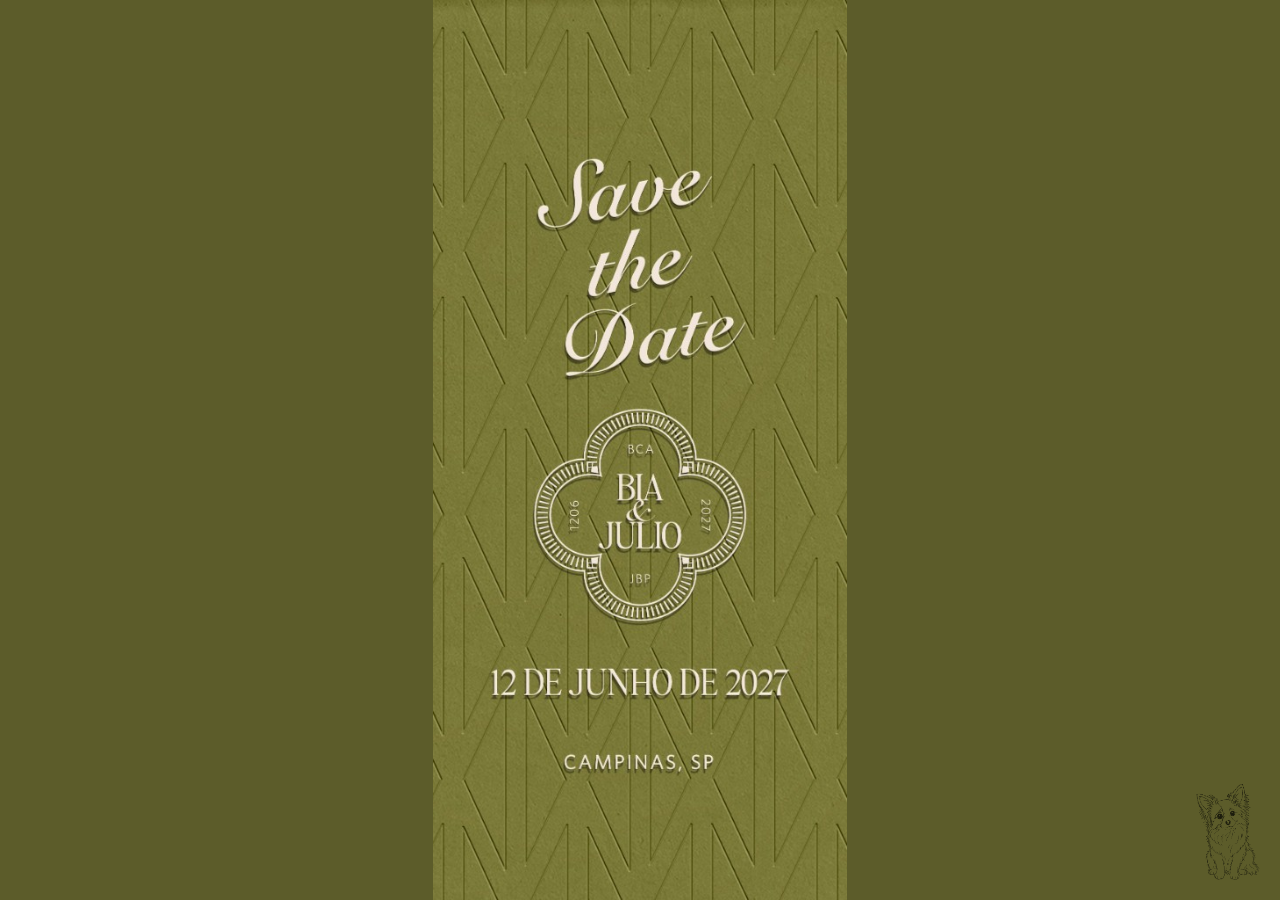
==== commit 1101131e: "feat: redesign save-the-date page with official artwork Replace the basilica hero with the branded s" ====
--- a/index.html
+++ b/index.html
@@ -2,65 +2,62 @@
 <html lang="pt-BR">
 <head>
   <meta charset="UTF-8">
-  <meta name="viewport" content="width=device-width, initial-scale=1.0">
+  <meta name="viewport" content="width=device-width, initial-scale=1.0, viewport-fit=cover">
   <title>Beatriz & Julio — Save the Date</title>
   <meta name="description" content="Save the date: Beatriz e Julio se casam em 12 de junho de 2027 em Campinas — SP.">
-  <link rel="stylesheet" href="css/styles.css">
+  <link rel="stylesheet" href="css/styles.css?v=94">
 </head>
 <body class="save-the-date-page">
-  <label class="save-the-date__grayscale-toggle">
-    <input type="checkbox" id="grayscale-toggle" checked>
-    <span>P&amp;B</span>
-  </label>
-
   <main class="save-the-date">
     <section class="save-the-date__hero">
       <img
         class="save-the-date__image"
-        src="assets/images/basilica-interior.jpg"
-        alt="Interior da Basílica Nossa Senhora do Carmo"
+        src="assets/images/save-the-date.png"
+        alt="Save the Date — Beatriz e Julio, 12 de junho de 2027, Campinas, SP"
+        width="472"
+        height="1024"
       >
-      <div class="save-the-date__overlay" aria-hidden="true"></div>
-
-      <div class="save-the-date__content container">
-        <p class="save-the-date__label">Save the Date</p>
-        <h1 class="save-the-date__couple">
-          <span class="save-the-date__couple-name">Beatriz</span>
-          <span class="save-the-date__star" aria-hidden="true">✶</span>
-          <span class="save-the-date__couple-name">Julio</span>
-        </h1>
-
-        <div class="event-details save-the-date__details">
-          <div class="event-details__col">
-            12 Junho 2027<br>
-            às 18:00
-          </div>
-          <div aria-hidden="true"></div>
-          <div class="event-details__col event-details__col--right">
-            Basílica Nossa Senhora do Carmo<br>
-            Campinas — SP
-          </div>
-        </div>
-
-        <p class="save-the-date__note">Convite completo em breve.</p>
-      </div>
     </section>
   </main>
 
+  <img
+    class="save-the-date__kimi"
+    src="assets/images/dog-dark.png"
+    alt=""
+    aria-hidden="true"
+    hidden
+  >
+
   <script>
     (function () {
-      var toggle = document.getElementById('grayscale-toggle');
-      var image = document.querySelector('.save-the-date__image');
-      if (!toggle || !image) return;
+      var image = document.querySelector(".save-the-date__image");
+      var kimi = document.querySelector(".save-the-date__kimi");
+      if (!image || !kimi) return;
 
-      function updateGrayscale() {
-        var isGrayscale = toggle.checked;
-        image.classList.toggle('save-the-date__image--grayscale', isGrayscale);
-        document.body.classList.toggle('save-the-date-page--grayscale', isGrayscale);
+      var kimiWidth = 64;
+
+      function updateKimi() {
+        var imageWidth = image.getBoundingClientRect().width;
+        var kimiSize = kimi.getBoundingClientRect().width || kimiWidth;
+        kimi.hidden = window.innerWidth <= imageWidth + 8 * kimiSize;
       }
 
-      toggle.addEventListener('change', updateGrayscale);
-      updateGrayscale();
+      function watchKimi() {
+        updateKimi();
+        if ("ResizeObserver" in window) {
+          var observer = new ResizeObserver(updateKimi);
+          observer.observe(image);
+          observer.observe(kimi);
+        } else {
+          window.addEventListener("resize", updateKimi);
+        }
+      }
+
+      if (image.complete) {
+        watchKimi();
+      } else {
+        image.addEventListener("load", watchKimi);
+      }
     })();
   </script>
 </body>
--- a/css/styles.css
+++ b/css/styles.css
@@ -53,7 +53,7 @@
   /* Legacy aliases (backward compat for save-the-date) */
   --bg-beige: var(--cream);
   --bg-beige-light: var(--cream);
-  --olive-dark: var(--burgundy);
+  --olive-dark: color-mix(in srgb, var(--olive) 75%, black);
   --brown-dark: var(--dark);
   --gold-light: #f7d68a;
   --wood: var(--burgundy);
@@ -72,6 +72,9 @@
   --radius-sm: 4px;
   --transition: 0.25s ease;
   --footer-height: 30vh;
+  --pattern-tile: clamp(280px, 40vw, 480px);
+  --pattern-tile-small: clamp(140px, 20vw, 220px);
+  --pattern-shift-y: calc(var(--pattern-tile) * -0.1);
 }
 
 *,
@@ -130,10 +133,6 @@
   margin: 0 auto;
 }
 
-[id] {
-  scroll-margin-top: calc(var(--header-height) + 1rem);
-}
-
 .section {
   padding: 2rem 0;
 }
@@ -143,22 +142,33 @@
 }
 
 .section-title {
-  font-family: var(--font-serif);
-  font-size: 0.875rem;
-  font-weight: 400;
-  letter-spacing: 0.2em;
+  font-family: var(--font-sans);
+  font-size: clamp(0.95rem, 3.2vw, 1.2rem);
+  font-weight: 500;
+  letter-spacing: 0.14em;
   text-transform: uppercase;
   text-align: center;
+  color: #7a7570;
   margin-bottom: 1rem;
 }
 
 .section-subtitle {
   font-family: var(--font-script);
-  font-size: 0.9375rem;
-  letter-spacing: 0.04em;
+  font-size: 1.15rem;
+  letter-spacing: 0;
   text-align: center;
-  color: var(--olive);
-  margin-bottom: 0.75rem;
+  color: #8a8580;
+  margin-bottom: 0.45rem;
+}
+
+.section-label {
+  font-family: var(--font-sans);
+  font-size: 0.6875rem;
+  letter-spacing: 0.28em;
+  text-transform: uppercase;
+  text-align: center;
+  color: #9a9590;
+  margin-bottom: 0.55rem;
 }
 
 .body-text {
@@ -196,12 +206,39 @@
   z-index: 1;
 }
 
+.band--sage {
+  background-color: #d8e0d6;
+}
+
+.band--sage::before {
+  background: url('../assets/images/pattern-olive-outline.png') center var(--pattern-shift-y) / var(--pattern-tile) auto repeat-x;
+  opacity: 0.1;
+}
+
+.band--rose {
+  background-color: #e8d4d8;
+}
+
+.band--rose::before {
+  background: url('../assets/images/pattern-burgundy-outline.png') center var(--pattern-shift-y) / var(--pattern-tile) auto repeat-x;
+  opacity: 0.16;
+}
+
+.band--olive-paper {
+  background-color: #e7eadc;
+}
+
+.band--olive-paper::before {
+  background: url('../assets/images/pattern-sage-outline.png') center var(--pattern-shift-y) / var(--pattern-tile) auto repeat-x;
+  opacity: 0.14;
+}
+
 .band--pattern-olive {
   background-color: var(--cream);
 }
 
 .band--pattern-olive::before {
-  background: url('../assets/images/pattern-olive-outline.png') center / 320px repeat;
+  background: url('../assets/images/pattern-olive-outline.png') center var(--pattern-shift-y) / var(--pattern-tile) auto repeat-x;
   opacity: 0.12;
 }
 
@@ -211,7 +248,7 @@
 }
 
 .band--pattern-burgundy::before {
-  background: url('../assets/images/pattern-burgundy-solid.png') center / 320px repeat;
+  background: url('../assets/images/pattern-burgundy-solid.png') center var(--pattern-shift-y) / var(--pattern-tile) auto repeat-x;
   opacity: 0.22;
 }
 
@@ -354,7 +391,7 @@
   background-color: var(--cream);
   background-image: url('../assets/images/pattern-olive-outline.png');
   background-size: 120px;
-  background-position: center;
+  background-position: center var(--pattern-shift-y);
   background-repeat: repeat;
   background-blend-mode: soft-light;
   transform: translateX(-100%);
@@ -393,14 +430,17 @@
    ============================================= */
 
 .first-screen {
-  --hero-band: 34vh;
-  --hero-band: 34dvh;
+  /* Width-based so a tall phone still crops the plate’s white margins */
+  --hero-band: 42vw;
   position: relative;
   display: flex;
   flex-direction: column;
-  min-height: 100vh;
-  min-height: 100dvh;
-  width: 100%;
+  height: 100vh;
+  height: 100svh;
+  max-height: 100svh;
+  min-height: 100svh;
+  width: 100%;
+  overflow: hidden;
 }
 
 .full-screen {
@@ -445,7 +485,7 @@
   display: flex;
   align-items: center;
   justify-content: center;
-  width: clamp(188px, 44vw, 248px);
+  width: clamp(148px, 36vw, 196px);
   overflow: visible;
   transform: translate(-50%, -50%);
   pointer-events: none;
@@ -491,13 +531,14 @@
 .invitation {
   position: relative;
   padding: clamp(7rem, 22vw, 9.5rem) 1.5rem 3.5rem;
-  flex-grow: 1;
+  flex: 1 1 auto;
   display: flex;
   flex-direction: column;
   align-items: center;
   justify-content: center;
   text-align: center;
   background-color: var(--cream);
+  overflow: hidden;
 }
 
 .invitation__date {
@@ -652,7 +693,7 @@
   content: "";
   position: absolute;
   inset: 0;
-  background: url('../assets/images/pattern-burgundy-solid.png') center / 280px repeat;
+  background: url('../assets/images/pattern-burgundy-solid.png') center var(--pattern-shift-y) / var(--pattern-tile) auto repeat-x;
   opacity: 0.18;
   pointer-events: none;
 }
@@ -674,19 +715,23 @@
   display: inline-flex;
   align-items: center;
   justify-content: center;
+  box-sizing: border-box;
   min-width: 120px;
-  padding: 0.75rem 1.5rem;
+  height: 40px;
+  padding: 4px 1.25rem 0;
   font-family: var(--font-sans);
   font-size: 0.6875rem;
   font-weight: 500;
-  letter-spacing: 0.15em;
+  line-height: 1;
+  letter-spacing: 0.12em;
   text-transform: uppercase;
   text-decoration: none;
   border: 1px solid var(--text-dark);
+  border-radius: 8px;
   background-color: var(--cream);
   color: var(--text-dark);
   cursor: pointer;
-  transition: background-color var(--transition), color var(--transition), transform 0.15s ease;
+  transition: background-color var(--transition), color var(--transition), border-color var(--transition);
 }
 
 button.btn {
@@ -696,11 +741,27 @@
 .btn:hover {
   background-color: var(--text-dark);
   color: var(--cream);
-  transform: translateY(-1px);
-}
-
-.btn:active {
-  transform: translateY(0);
+}
+
+.btn--invite {
+  min-width: 200px;
+  height: auto;
+  padding: 0.7rem 1.75rem 0.55rem;
+  border-color: #8a8580;
+  background-color: transparent;
+  font-family: var(--font-script);
+  font-size: 1.25rem;
+  font-weight: 400;
+  letter-spacing: 0;
+  text-transform: none;
+  line-height: 1.2;
+  color: #8a8580;
+}
+
+.btn--invite:hover {
+  background-color: var(--burgundy);
+  border-color: var(--burgundy);
+  color: var(--cream);
 }
 
 .btn--olive {
@@ -754,6 +815,9 @@
 
 .dress-code {
   position: relative;
+  display: flex;
+  flex-direction: column;
+  align-items: center;
   padding: 3.5rem 1.5rem 3rem;
   text-align: center;
   background-color: var(--cream);
@@ -761,15 +825,15 @@
 }
 
 .dress-code--gold {
-  background-color: #efe4c8;
+  background-color: var(--olive);
 }
 
 .dress-code--gold::before {
   content: "";
   position: absolute;
   inset: 0;
-  background: url('../assets/images/pattern-gold-outline.png') center / 280px repeat;
-  opacity: 0.22;
+  background: url('../assets/images/pattern-dark-outline.png') center var(--pattern-shift-y) / var(--pattern-tile) auto repeat-x;
+  opacity: 0.05;
   pointer-events: none;
 }
 
@@ -783,7 +847,7 @@
   font-size: 0.6875rem;
   letter-spacing: 0.28em;
   text-transform: uppercase;
-  color: #9a9590;
+  color: rgba(244, 231, 219, 0.7);
   margin: 0 0 0.55rem;
 }
 
@@ -794,7 +858,7 @@
   letter-spacing: 0.14em;
   text-transform: uppercase;
   line-height: 1.45;
-  color: #7a7570;
+  color: var(--cream);
   margin: 0 0 1.35rem;
 }
 
@@ -804,15 +868,16 @@
   letter-spacing: 0.12em;
   text-transform: uppercase;
   line-height: 1.7;
-  color: #a39e98;
-  margin: 0;
+  color: rgba(244, 231, 219, 0.82);
+  max-width: 450px;
+  margin: 0 auto;
 }
 
 .dress-code__note {
   font-family: var(--font-script);
-  font-size: 1.15rem;
-  color: #8a8580;
-  margin: 1.35rem 0 0;
+  font-size: 1.5rem;
+  color: var(--gold);
+  margin: 0 0 1.35rem;
 }
 
 .dress-code__dog {
@@ -820,66 +885,263 @@
   width: 64px;
   height: auto;
   margin: 1.75rem auto 0;
-  opacity: 0.45;
+  opacity: 0.7;
 }
 
 /* =============================================
-   PLAYLIST — Beige → Burgundy
+   TIPS — hospedagem, arrumar, restaurantes
    ============================================= */
 
+.tips {
+  position: relative;
+  box-sizing: border-box;
+  height: auto;
+  display: flex;
+  flex-direction: column;
+  align-items: center;
+  justify-content: flex-start;
+  gap: 1rem;
+  background-color: var(--cream);
+  padding: 2.5rem 1.5rem;
+  text-align: center;
+}
+
+.tips > * {
+  position: relative;
+  z-index: 1;
+}
+
+.tips__sheet {
+  display: flex;
+  flex-direction: column;
+  align-items: center;
+  width: 100%;
+  max-width: 560px;
+}
+
+.tips__tabs {
+  display: flex;
+  flex-wrap: nowrap;
+  justify-content: center;
+  gap: 0.85rem;
+  margin-bottom: 1.75rem;
+  width: 100%;
+  border-bottom: 1px solid rgba(99, 41, 65, 0.16);
+}
+
+.tips__tab {
+  appearance: none;
+  border: none;
+  background: none;
+  display: inline-flex;
+  align-items: center;
+  justify-content: center;
+  flex: 0 1 auto;
+  min-height: 44px;
+  padding: 0.55rem 0.1rem 0.7rem;
+  margin-bottom: -1px;
+  font-family: var(--font-sans);
+  font-size: 0.8125rem;
+  letter-spacing: 0.1em;
+  text-transform: uppercase;
+  color: #9a9590;
+  cursor: pointer;
+  border-bottom: 2px solid transparent;
+  line-height: 1.2;
+  white-space: nowrap;
+}
+
+.tips__tab:hover,
+.tips__tab.is-active {
+  color: var(--burgundy);
+}
+
+.tips__tab.is-active {
+  border-bottom-color: var(--burgundy);
+}
+
+.tips__panel {
+  display: none;
+  width: 100%;
+  background: none;
+  border: none;
+  padding: 0;
+}
+
+.tips__panel.is-active {
+  display: flex;
+  flex-direction: column;
+  align-items: stretch;
+  gap: 0;
+}
+
+.tips__intro {
+  font-family: var(--font-sans);
+  font-size: 0.875rem;
+  line-height: 1.6;
+  letter-spacing: 0.03em;
+  color: #9a9590;
+  text-align: center;
+  margin: 0 0 1.75rem;
+}
+
+.tips__place {
+  display: flex;
+  flex-direction: column;
+  align-items: flex-start;
+  gap: 0.85rem;
+  width: 100%;
+  text-align: left;
+}
+
+.tips__place + .tips__place {
+  margin-top: 1.85rem;
+  padding-top: 1.85rem;
+  border-top: 1px solid rgba(99, 41, 65, 0.18);
+}
+
+.tips__place-name {
+  font-family: var(--font-sans);
+  font-size: clamp(0.8125rem, 2.6vw, 0.95rem);
+  font-weight: 500;
+  letter-spacing: 0.12em;
+  text-transform: uppercase;
+  line-height: 1.45;
+  color: #7a7570;
+  margin: 0 0 0.4rem;
+}
+
+.tips__place-text {
+  font-family: var(--font-sans);
+  font-size: 0.8125rem;
+  letter-spacing: 0.02em;
+  line-height: 1.55;
+  color: #8a8580;
+  margin: 0;
+}
+
+.tips__place-links {
+  display: flex;
+  flex-direction: column;
+  align-items: flex-start;
+  gap: 0.5rem;
+}
+
+.tips__place-links .btn {
+  min-width: 0;
+  text-decoration: none;
+  border-color: var(--burgundy);
+  background-color: transparent;
+  color: var(--burgundy);
+}
+
+.tips__place-links .btn:hover {
+  background-color: var(--burgundy);
+  color: var(--cream);
+}
+
+.tips__place-more {
+  font-family: var(--font-sans);
+  font-size: 0.6875rem;
+  letter-spacing: 0.08em;
+  text-transform: uppercase;
+  color: var(--burgundy);
+}
+
+.tips__heading {
+  font-family: var(--font-sans);
+  font-size: clamp(0.95rem, 3.2vw, 1.2rem);
+  font-weight: 500;
+  letter-spacing: 0.14em;
+  text-transform: uppercase;
+  line-height: 1.45;
+  color: var(--burgundy);
+  margin: 0;
+  flex-shrink: 0;
+}
+
+/* =============================================
+   PLAYLIST
+   ============================================= */
+
+.closing {
+  height: 100vh;
+  height: 100dvh;
+  display: flex;
+  flex-direction: column;
+  background-color: var(--cream);
+  overflow: hidden;
+}
+
 .playlist-section {
   position: relative;
-  width: 100%;
-  min-height: calc(100vh - var(--footer-height));
-  min-height: calc(100dvh - var(--footer-height));
-  display: flex;
-  align-items: center;
+  flex: 1.85 1 0;
+  min-height: 0;
+  width: 100%;
+  display: flex;
+  align-items: flex-start;
   justify-content: center;
-  background: linear-gradient(to bottom, var(--cream) 50%, var(--burgundy) 50%);
+  background-color: transparent;
   overflow: hidden;
 }
 
-.playlist-section::after {
+.playlist-section__container {
+  display: flex;
+  flex-direction: column;
+  align-items: center;
+  justify-content: center;
+  gap: 1.35rem;
+  width: 100%;
+  max-width: 900px;
+  padding: 0 1.5rem;
+  z-index: 2;
+}
+
+.playlist-section__intro {
+  font-family: var(--font-sans);
+  font-size: 0.6875rem;
+  font-weight: 400;
+  color: #a39e98;
+  letter-spacing: 0.12em;
+  text-transform: uppercase;
+  text-align: center;
+  margin: 0;
+  line-height: 1.7;
+}
+
+.playlist-section__player {
+  position: relative;
+  width: 100%;
+}
+
+.playlist-section__player::before,
+.playlist-section__player::after {
   content: "";
   position: absolute;
-  bottom: 0;
-  left: 0;
-  right: 0;
-  height: 50%;
-  background: url('../assets/images/pattern-burgundy-solid.png') center / 120px repeat;
-  opacity: 0.08;
+  top: 50%;
+  bottom: -100vh;
+  left: 50%;
+  width: 100vw;
+  transform: translateX(-50%);
   pointer-events: none;
 }
 
-.playlist-section__container {
-  display: flex;
-  flex-direction: column;
-  align-items: center;
-  justify-content: center;
-  gap: 2rem;
+.playlist-section__player::before {
+  background-color: var(--burgundy);
+}
+
+.playlist-section__player::after {
+  background: url('../assets/images/pattern-dark-outline.png') center var(--pattern-shift-y) / var(--pattern-tile) auto repeat-x;
+  opacity: 0.1;
+}
+
+.playlist-section__embed {
+  position: relative;
+  z-index: 1;
+  display: block;
   width: 100%;
   max-width: 900px;
-  padding: 0 1.25rem;
-  z-index: 2;
-}
-
-.playlist-section__intro {
-  font-family: var(--font-sans);
-  font-size: 0.8125rem;
-  font-weight: 500;
-  color: var(--text-dark);
-  letter-spacing: 0.1em;
-  text-transform: uppercase;
-  text-align: center;
-  margin: 0;
-  line-height: 1.5;
-}
-
-.playlist-section__embed {
-  display: block;
-  width: 100%;
-  max-width: 900px;
-  height: 352px;
+  height: min(352px, 46vh);
   border: none;
   border-radius: 12px;
   overflow: hidden;
@@ -939,10 +1201,10 @@
   width: 32px;
   height: 32px;
   padding: 0;
-  border: 1px solid rgba(29, 29, 27, 0.2);
-  border-radius: 50%;
-  background: var(--white);
-  color: var(--text-dark);
+  border: 1px solid #8a8580;
+  border-radius: 8px;
+  background: transparent;
+  color: #8a8580;
   font-size: 1rem;
   line-height: 1;
   cursor: pointer;
@@ -950,8 +1212,9 @@
 }
 
 .carousel__btn:hover {
-  background-color: var(--cream);
-  border-color: var(--olive);
+  background-color: var(--burgundy);
+  border-color: var(--burgundy);
+  color: var(--cream);
 }
 
 .carousel__btn--prev {
@@ -979,11 +1242,25 @@
   overflow: hidden;
 }
 
+.info-card--paper {
+  background-color: transparent;
+  color: #7a7570;
+  min-height: 0;
+  padding: 0.85rem 1rem 1rem;
+  text-align: center;
+  border: 1px solid #8a8580;
+  border-radius: 8px;
+}
+
+.info-card--paper::before {
+  display: none;
+}
+
 .info-card::before {
   content: "";
   position: absolute;
   inset: 0;
-  background: url('../assets/images/pattern-olive-outline.png') center / 100px repeat;
+  background: url('../assets/images/pattern-olive-outline.png') center var(--pattern-shift-y) / 100px repeat;
   opacity: 0.06;
   pointer-events: none;
 }
@@ -999,7 +1276,7 @@
 }
 
 .info-card__title {
-  font-family: var(--font-serif);
+  font-family: var(--font-sans);
   font-size: 0.8125rem;
   letter-spacing: 0.12em;
   text-transform: uppercase;
@@ -1024,8 +1301,32 @@
 .info-card__links a {
   display: block;
   font-size: 0.6875rem;
+  letter-spacing: 0.04em;
   color: inherit;
-  margin-bottom: 0.25rem;
+  margin-bottom: 0.35rem;
+}
+
+.info-card--paper .info-card__title {
+  font-size: clamp(0.95rem, 3.2vw, 1.2rem);
+  font-weight: 500;
+  letter-spacing: 0.14em;
+  line-height: 1.45;
+  margin-bottom: 0.45rem;
+}
+
+.info-card--paper .info-card__text {
+  font-family: var(--font-sans);
+  letter-spacing: 0.12em;
+  text-transform: uppercase;
+  line-height: 1.6;
+  color: #a39e98;
+  margin-bottom: 0.75rem;
+}
+
+.info-card--paper .info-card__links a {
+  color: #8a8580;
+  letter-spacing: 0.08em;
+  text-transform: uppercase;
 }
 
 .info-card--gray .info-card__links a {
@@ -1298,32 +1599,90 @@
   pointer-events: none;
 }
 
-.presentes-letter {
-  padding: 2.5rem 1.25rem 2rem;
+.presentes-letter__ornament {
+  width: clamp(56px, 14vw, 72px);
+  height: auto;
+  margin: 0;
+  pointer-events: none;
+}
+
+.presentes {
+  position: relative;
+  box-sizing: border-box;
+  height: auto;
+  display: flex;
+  flex-direction: column;
+  align-items: center;
+  justify-content: flex-start;
+  gap: 0.75rem;
+  background-color: var(--sage);
+  padding: 2.5rem 1.5rem;
   text-align: center;
-}
-
-.presentes-letter__ornament {
-  width: 56px;
-  height: 56px;
-  margin: 0 auto 1.25rem;
-  opacity: 0.7;
+  overflow: hidden;
+}
+
+.presentes::before {
+  content: "";
+  position: absolute;
+  inset: 0;
+  z-index: 0;
+  background: url('../assets/images/pattern-dark-outline.png') center var(--pattern-shift-y) / var(--pattern-tile) auto repeat;
+  opacity: 0.05;
+  pointer-events: none;
+}
+
+.presentes > * {
+  position: relative;
+  z-index: 1;
+}
+
+.presentes .section-title {
+  margin: 0;
+  font-size: clamp(1.05rem, 3.6vw, 1.35rem);
+  color: var(--cream);
+}
+
+.presentes .btn--invite {
+  text-decoration: none;
+  background-color: var(--cream);
+  border-color: var(--cream);
+  color: var(--burgundy);
+}
+
+.presentes .btn--invite:hover {
+  background-color: var(--burgundy);
+  border-color: var(--burgundy);
+  color: var(--cream);
 }
 
 .presentes-letter__lead {
-  font-family: var(--font-serif);
-  font-size: 0.9375rem;
-  line-height: 1.8;
-  letter-spacing: 0.04em;
-  color: var(--text-dark);
-  max-width: 340px;
-  margin: 0 auto 1.25rem;
+  font-family: var(--font-sans);
+  font-size: clamp(0.9375rem, 2.8vw, 1.05rem);
+  line-height: 1.65;
+  letter-spacing: 0.03em;
+  color: rgba(244, 231, 219, 0.9);
+  max-width: 600px;
+  margin: 0;
+}
+
+.presentes-letter__lead a {
+  position: relative;
+  z-index: 2;
+  display: inline-block;
+  padding: 0.1em 0.15em;
+  color: var(--cream);
+  cursor: pointer;
+  pointer-events: auto;
+}
+
+.presentes-letter__lead a:hover {
+  color: var(--gold);
 }
 
 .presentes-letter__text {
-  font-size: 0.8125rem;
-  line-height: 1.85;
-  color: var(--text-muted);
+  font-size: 0.75rem;
+  line-height: 1.7;
+  color: #a39e98;
   max-width: 340px;
   margin: 0 auto 1rem;
 }
@@ -1360,164 +1719,136 @@
   margin: 0 auto;
 }
 
-/* PIX section */
-
-.presentes-pix {
-  padding: 2.5rem 1.25rem 0.5rem;
-}
-
-.presentes-pix__card {
-  max-width: 400px;
-  margin: 0 auto;
-  padding: 2rem 1.5rem 2.25rem;
-  background-color: var(--cream);
-  border: 1px solid rgba(29, 29, 27, 0.08);
-  box-shadow: 0 12px 40px rgba(29, 29, 27, 0.08);
-  text-align: center;
-  position: relative;
-  overflow: hidden;
-}
-
-.presentes-pix__card::before {
-  content: "";
-  position: absolute;
-  inset: 0;
-  background: url('../assets/images/pattern-olive-outline.png') center / 180px repeat;
-  opacity: 0.03;
-  pointer-events: none;
-}
-
-.presentes-pix__header {
-  margin-bottom: 1.75rem;
-  position: relative;
-  z-index: 1;
-}
-
-.presentes-pix__title {
-  font-family: var(--font-serif);
-  font-size: 0.9375rem;
-  letter-spacing: 0.14em;
-  text-transform: uppercase;
-  margin-bottom: 0.5rem;
-}
-
-.presentes-pix__intro {
-  font-size: 0.75rem;
-  line-height: 1.6;
-  color: var(--text-muted);
-}
-
 .presentes-pix__qr {
   display: inline-block;
-  padding: 1rem;
-  margin-bottom: 1.75rem;
-  background-color: var(--white);
-  border: 1px solid rgba(29, 29, 27, 0.06);
-  position: relative;
-  z-index: 1;
+  padding: 0.2rem;
+  margin: 0;
+  background-color: var(--cream);
+  border: 1px solid var(--olive);
+  border-radius: 12px;
 }
 
 .presentes-pix__qr img {
-  width: 200px;
-  height: 200px;
+  display: block;
+  width: clamp(132px, 36vw, 168px);
+  height: auto;
   margin: 0 auto;
+  background-color: var(--cream);
+}
+
+.presentes-pix__details {
+  display: flex;
+  flex-direction: column;
+  align-items: center;
 }
 
 .presentes-pix__label {
-  font-size: 0.625rem;
-  letter-spacing: 0.15em;
-  text-transform: uppercase;
-  color: var(--text-muted);
-  margin-bottom: 0.5rem;
-  position: relative;
-  z-index: 1;
+  font-size: 0.75rem;
+  letter-spacing: 0.14em;
+  text-transform: uppercase;
+  color: rgba(244, 231, 219, 0.7);
+  margin: 0 0 0.35rem;
+}
+
+.presentes-pix__key-row {
+  display: flex;
+  align-items: center;
+  justify-content: center;
+  gap: 0.35rem;
 }
 
 .presentes-pix__key {
   font-family: var(--font-serif);
-  font-size: 1.375rem;
+  font-size: clamp(1.35rem, 4vw, 1.55rem);
   letter-spacing: 0.06em;
-  margin-bottom: 0.35rem;
-  position: relative;
-  z-index: 1;
-}
-
-.presentes-pix__name {
-  font-size: 0.75rem;
-  color: var(--text-muted);
-  margin-bottom: 1.25rem;
-  position: relative;
-  z-index: 1;
+  margin: 0;
+  color: var(--cream);
 }
 
 .presentes-pix__copy {
-  margin: 0 auto;
-  position: relative;
-  z-index: 1;
+  appearance: none;
+  display: inline-flex;
+  align-items: center;
+  justify-content: center;
+  width: 44px;
+  height: 44px;
+  margin: 0;
+  padding: 0;
+  border: none;
+  background: none;
+  color: var(--cream);
+  cursor: pointer;
+}
+
+.presentes-pix__copy:hover {
+  color: var(--gold);
+}
+
+.presentes-pix__copy-icon {
+  width: 1.15rem;
+  height: 1.15rem;
 }
 
 .presentes-pix__hint {
-  min-height: 1.25rem;
-  margin-top: 0.75rem;
+  min-height: 1.1rem;
+  margin: 0.35rem 0 0;
   font-size: 0.6875rem;
-  color: var(--olive);
-  position: relative;
-  z-index: 1;
-}
-
-.presentes-amazon {
-  padding: 2rem 1.25rem 1rem;
-  text-align: center;
-}
-
-.presentes-amazon__title {
-  font-family: var(--font-serif);
-  font-size: 0.8125rem;
-  letter-spacing: 0.15em;
-  text-transform: uppercase;
-  margin-bottom: 0.75rem;
-}
-
-.presentes-amazon__text {
-  font-size: 0.75rem;
-  line-height: 1.7;
-  color: var(--text-muted);
-  max-width: 340px;
-  margin: 0 auto 1.25rem;
-}
-
-.presentes-amazon .btn {
-  text-decoration: none;
-}
-
-/* Presentes footer with dog */
+  color: var(--gold-light);
+}
 
 .presentes-footer-note {
-  height: var(--footer-height);
+  flex: 1.1 1 0;
+  min-height: 0;
+  background-color: transparent;
   display: flex;
   flex-direction: column;
   align-items: center;
   justify-content: center;
   text-align: center;
-  margin-top: 4vh;
-  gap: 1.5rem;
+  padding: 1.5rem;
+  gap: 1rem;
 }
 
 .presentes-footer-note__text {
-  font-family: var(--font-serif);
-  font-size: 20px;
-  font-style: italic;
-  letter-spacing: 0.04em;
+  font-family: var(--font-script);
+  font-size: 1.15rem;
+  letter-spacing: 0;
   line-height: 1.75;
-  color: var(--text-dark);
-  opacity: 0.72;
+  color: #8a8580;
   margin: 0 auto;
 }
 
 .presentes-footer-note__dog {
   width: 64px;
   height: auto;
-  opacity: 0.3;
+  opacity: 0.45;
+}
+
+/* =============================================
+   MOBILE — first-screen fit
+   ============================================= */
+
+@media (max-width: 767px) {
+  .first-screen {
+    --hero-band: 36vw;
+  }
+
+  .invitation {
+    padding: clamp(3.75rem, 13vw, 5rem) 1.25rem max(1.25rem, env(safe-area-inset-bottom));
+    justify-content: center;
+  }
+
+  .invitation__date {
+    margin-bottom: 1.5rem;
+  }
+
+  .invitation__venues {
+    gap: 1rem;
+  }
+
+  .invitation__rsvp {
+    margin-top: 1.5rem;
+  }
 }
 
 /* =============================================
@@ -1546,8 +1877,8 @@
   }
 
   .first-screen {
-    --hero-band: 38vh;
-    --hero-band: 38dvh;
+    --hero-band: min(38vh, 42vw);
+    --hero-band: min(38dvh, 42vw);
   }
 
   .hero__monogram-stack {
@@ -1576,6 +1907,26 @@
   .presentes-highlight__text {
     max-width: 420px;
   }
+
+  .tips__sheet {
+    max-width: 640px;
+  }
+
+  .tips__tabs {
+    gap: 2.75rem;
+  }
+
+  .tips__place {
+    flex-direction: row;
+    align-items: center;
+    justify-content: space-between;
+    gap: 1.5rem;
+  }
+
+  .tips__place-links {
+    flex-shrink: 0;
+    align-items: flex-end;
+  }
 }
 
 @media (min-width: 900px) {
@@ -1590,8 +1941,9 @@
 
 .save-the-date-page {
   height: 100vh;
-  height: 100dvh;
+  height: 100svh;
   overflow: hidden;
+  background-color: var(--olive-dark);
 }
 
 .save-the-date,
@@ -1635,16 +1987,32 @@
 }
 
 .save-the-date__image {
-  position: absolute;
-  inset: 0;
-  width: 100%;
-  height: 100%;
-  object-fit: cover;
-  object-position: calc(50% - 6px) center;
+  display: block;
+  width: auto;
+  height: auto;
+  max-width: 100%;
+  max-height: 100%;
+  object-fit: contain;
+  object-position: center;
 }
 
 .save-the-date__image--grayscale {
   filter: grayscale(100%);
+}
+
+.save-the-date__kimi {
+  position: fixed;
+  right: max(1.25rem, env(safe-area-inset-right));
+  bottom: max(1.25rem, env(safe-area-inset-bottom));
+  width: 64px;
+  height: auto;
+  opacity: 0.7;
+  pointer-events: none;
+  z-index: 2;
+}
+
+.save-the-date__kimi[hidden] {
+  display: none;
 }
 
 .save-the-date__overlay {
